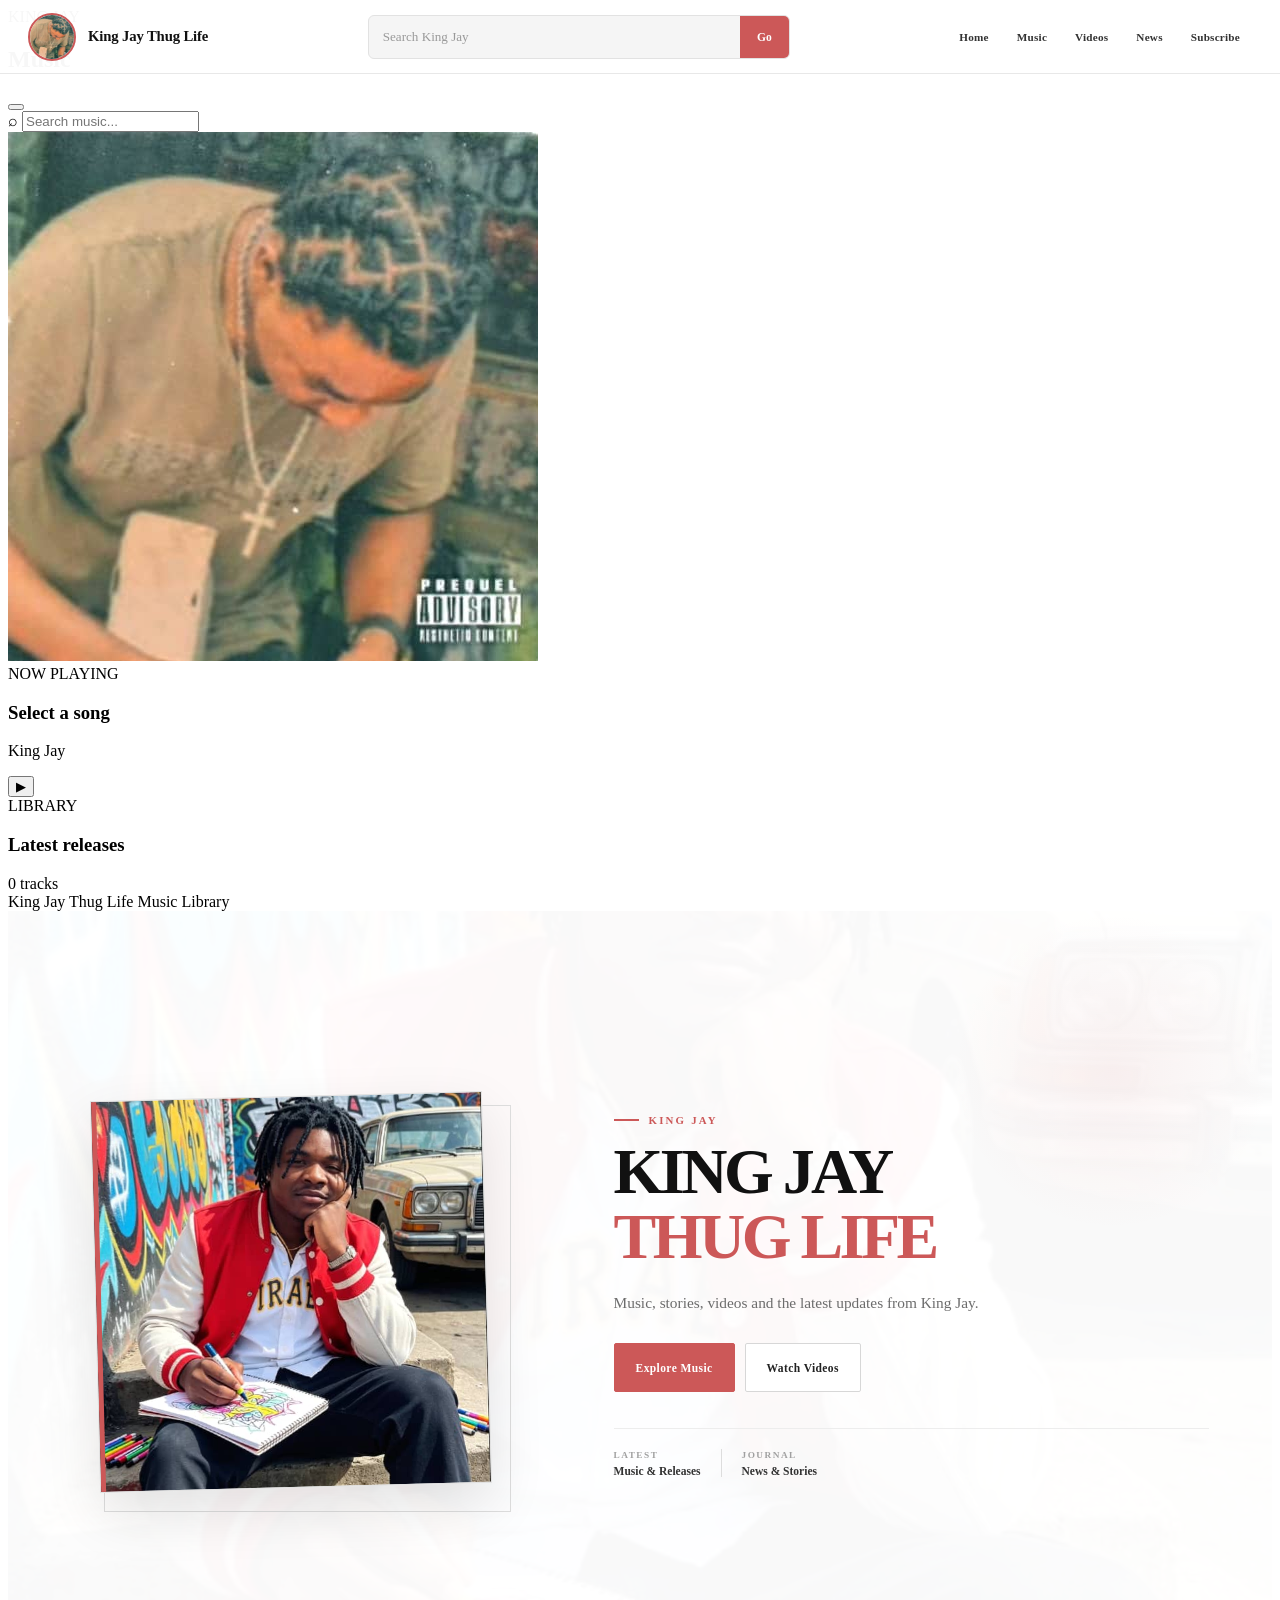
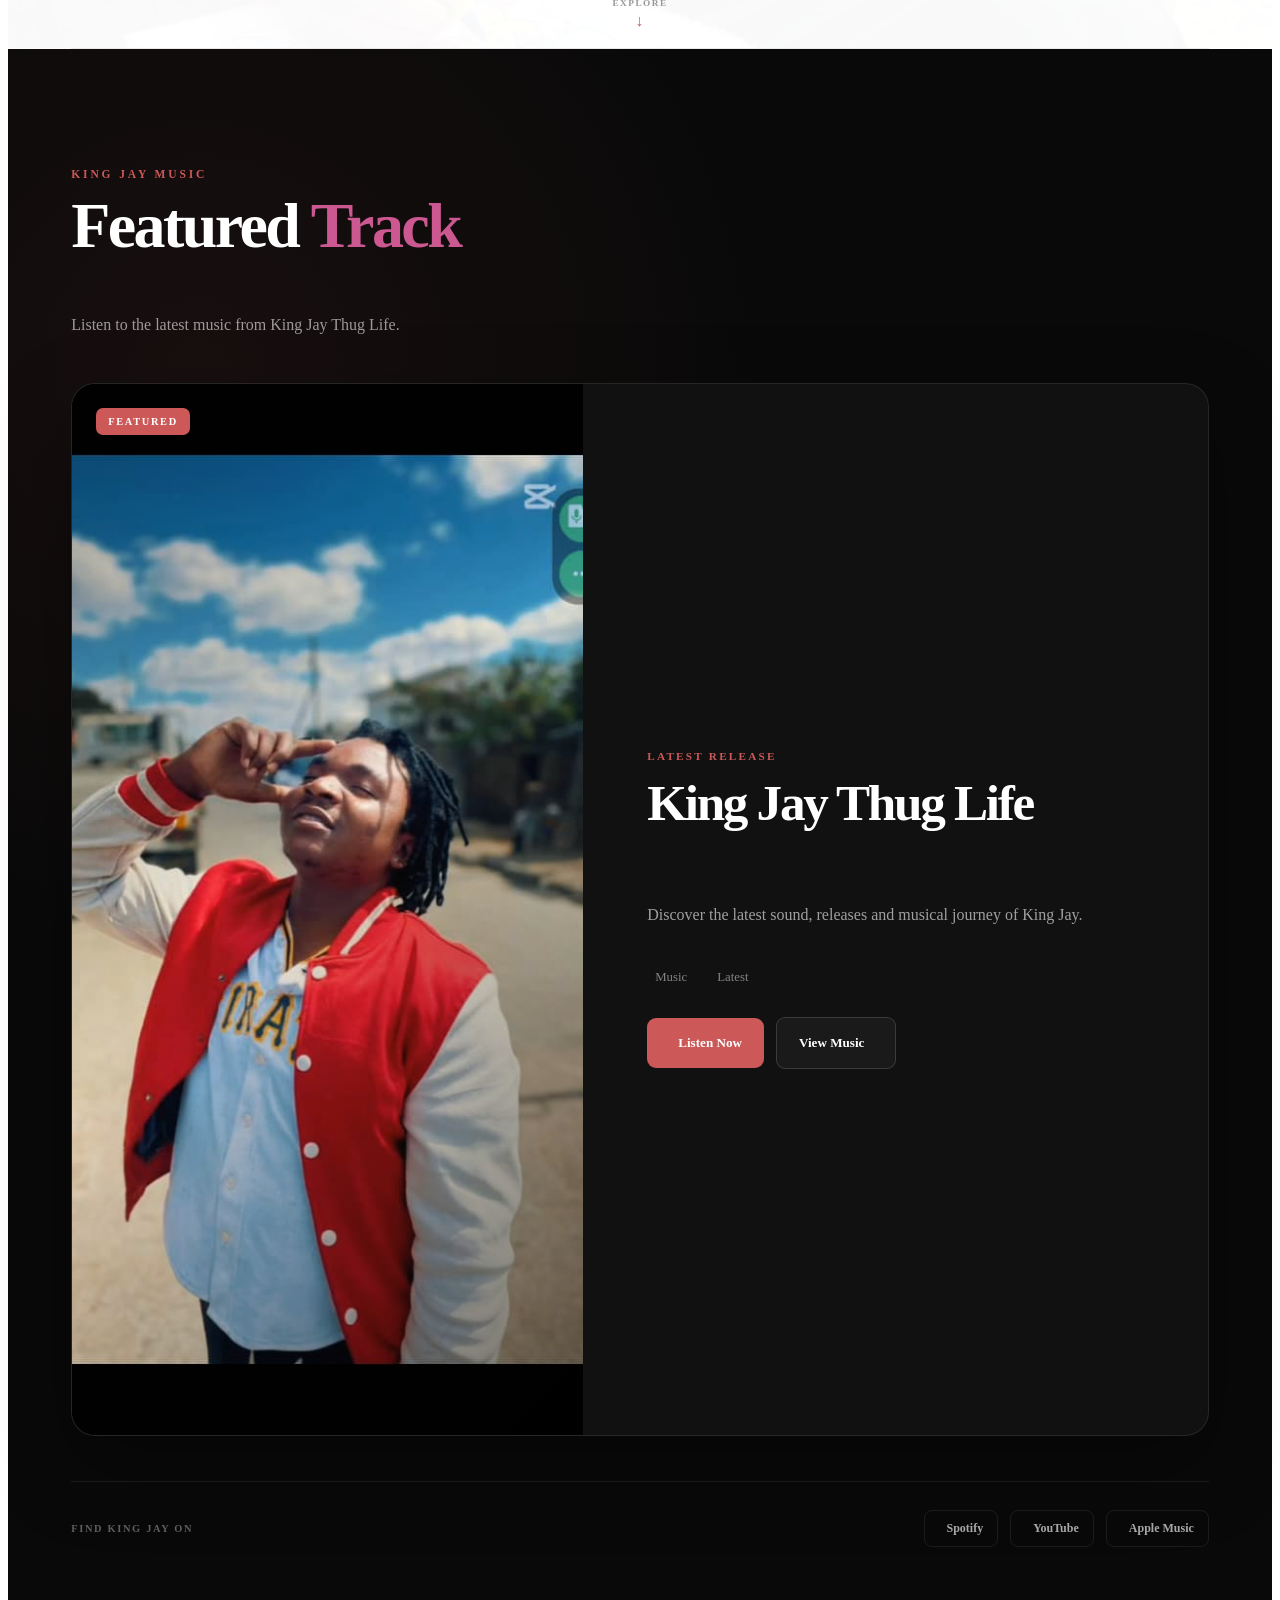
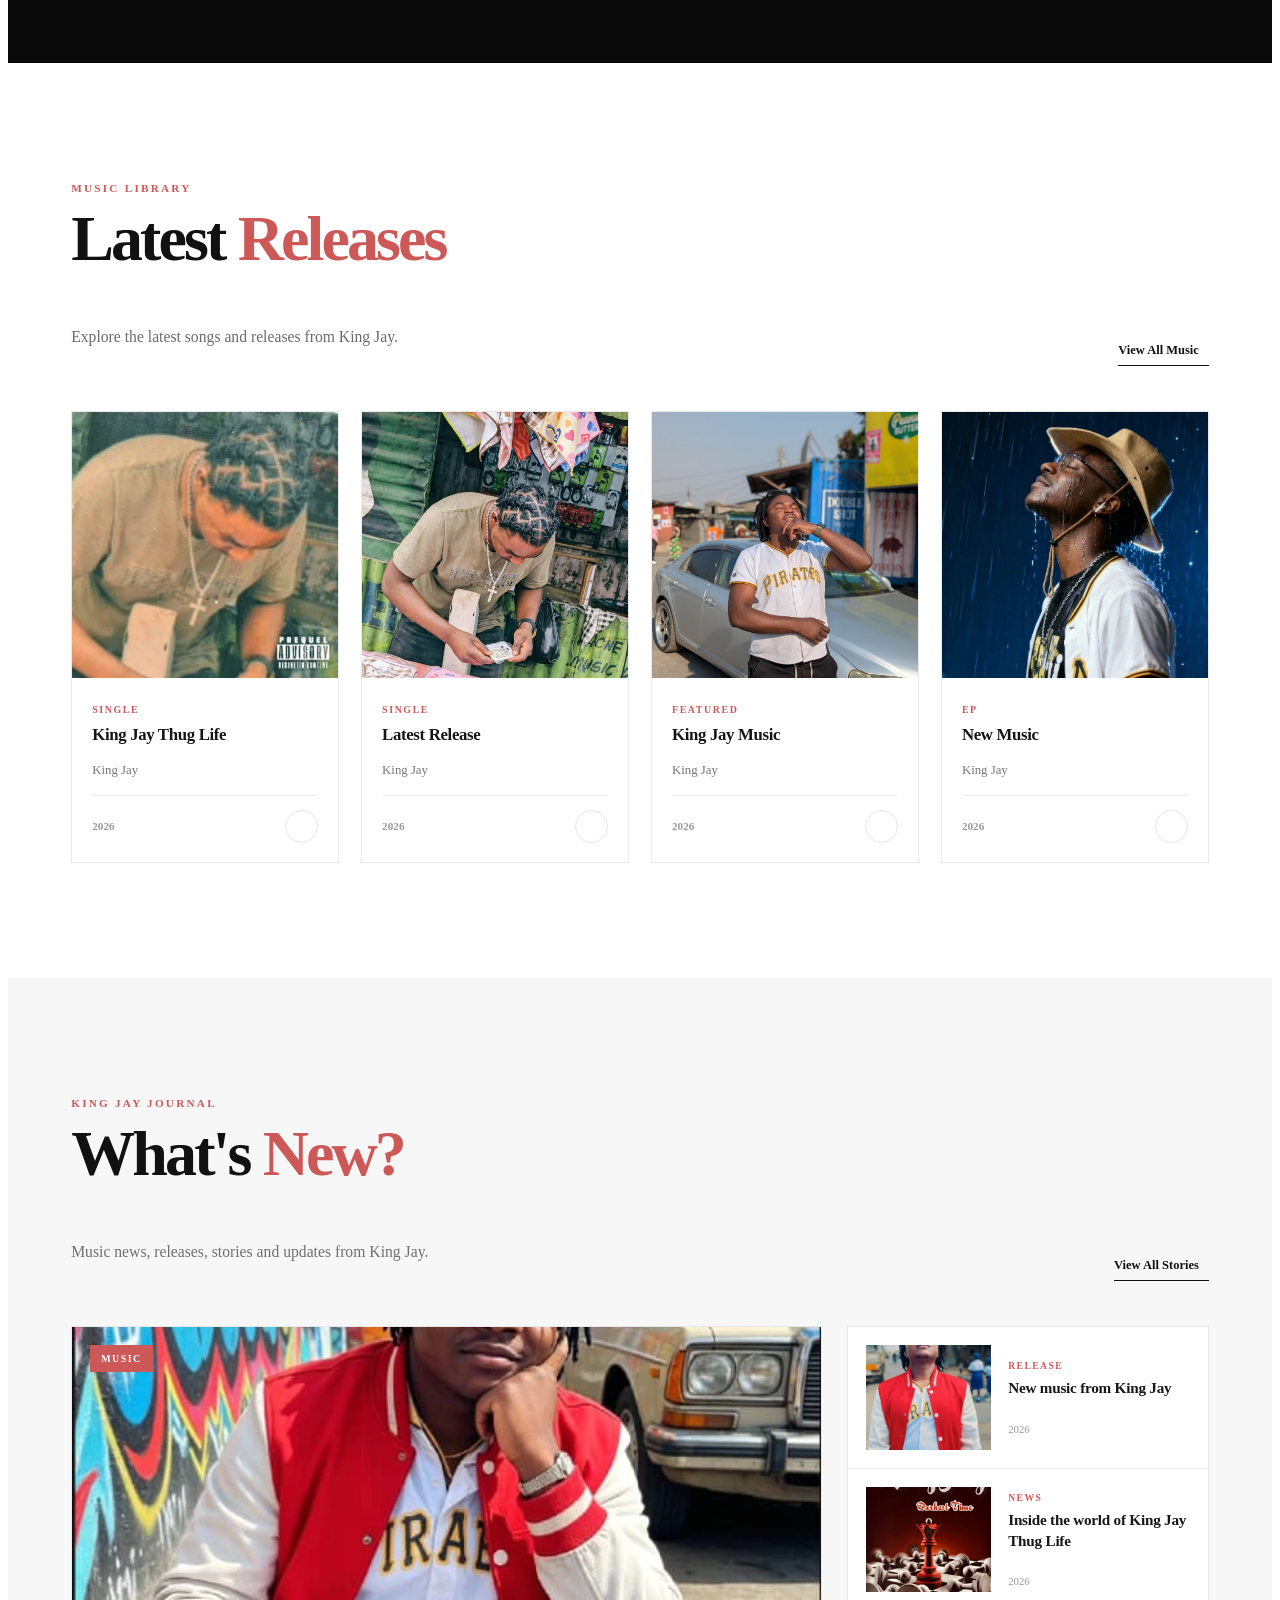
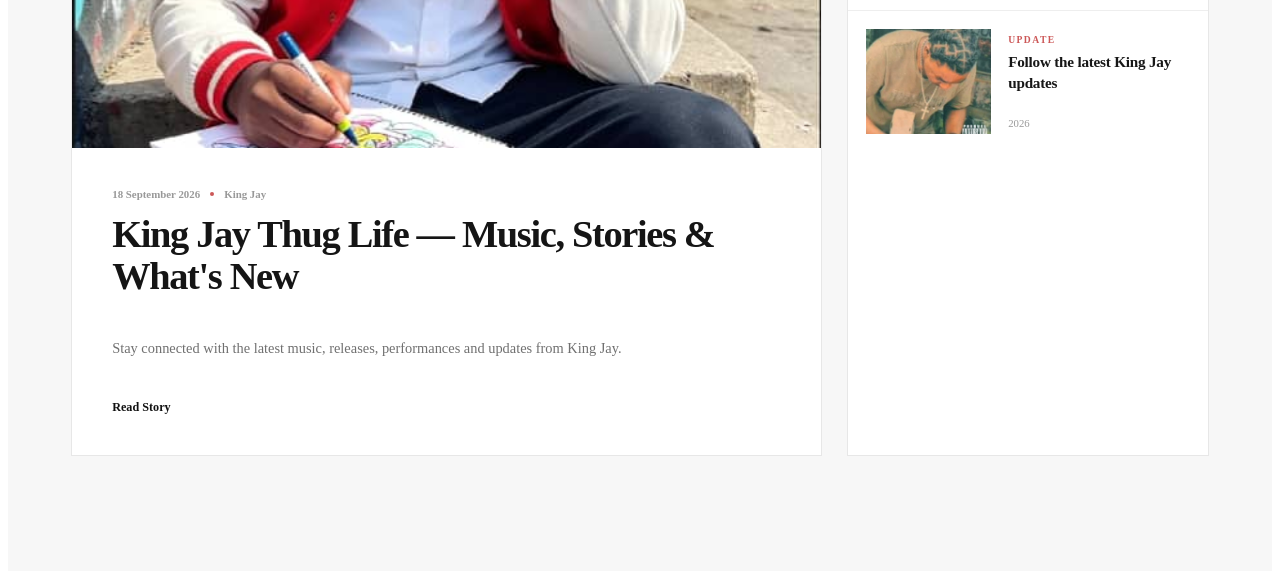
==== kingjay.html @ bcf0feec "Add files via upload" ====
<!DOCTYPE html>

<html lang="en">

<head>

<meta charset="UTF-8">

<meta
    name="viewport"
    content="width=device-width, initial-scale=1.0"
>

<meta
    name="description"
    content="King Jay Thug Life — Music, Videos, News and Updates"
>

<meta
    name="theme-color"
    content="#cc5858"
>

<title>King Jay Thug Life</title>
<link rel="stylesheet" href="CSS/headers.css">
<link rel="stylesheet" href="CSS/hero.css">
<link rel="stylesheet" href="CSS/feature.css">
<link rel="stylesheet" href="CSS/latest-release-section.css">
<link rel="stylesheet" href="CSS/whats-new-section.css">
<link rel="stylesheet" href="CSS/music-modal.css">



</head>

<body>
<!-- =========================================================
     HEADER
========================================================== -->

<header class="header">


    <!-- =====================================================
         LEFT HEADER
    ====================================================== -->

    <div class="leftheader-wrapper">

        <div class="brand-image">

            <a href="home.html">

                <img
                    src="images/kingjay (1).jpeg"
                    alt="King Jay"
                    width="50"
                    height="50"
                >

            </a>

        </div>


        <div class="band-wrapper">

            <a href="home.html">
                King Jay Thug Life
            </a>

        </div>

    </div>



    <!-- =====================================================
         MIDDLE HEADER
    ====================================================== -->

    <div class="middleheader-wrapper">

        <form
            action=""
            method="post"
            class="search-form"
        >

            <div class="search-wrapper">

                <input
                    type="text"
                    name="search"
                    class="search"
                    placeholder="Search King Jay"
                    aria-label="Search King Jay"
                >

                <button
                    type="submit"
                    name="submit-search"
                    class="gobtn"
                >
                    Go
                </button>

            </div>

        </form>

    </div>



    <!-- =====================================================
         DESKTOP NAVIGATION
    ====================================================== -->

    <div class="rightheader-wrapper">


        <nav
            class="desktop-navigation"
            aria-label="Main navigation"
        >

<a href="#" class="nav">Home</a>

<a href="#music-modal" class="nav music-open">
    Music
</a>
<a href="#" class="nav">Videos</a>
<a href="#" class="nav">News</a>
<a href="#" class="nav">Subscribe</a>

        </nav>


    </div>



    <!-- =====================================================
         MOBILE HAMBURGER
    ====================================================== -->

    <button
        type="button"
        class="menu-toggle"
        id="menu-toggle"
        aria-label="Open menu"
        aria-expanded="false"
        aria-controls="mobile-menu"
    >

        <span></span>
        <span></span>
        <span></span>

    </button>


</header>



<!-- =========================================================
     MOBILE MENU OVERLAY
========================================================== -->

<div
    class="menu-overlay"
    id="menu-overlay"
    aria-hidden="true"
></div>



<!-- =========================================================
     MOBILE OFF-CANVAS MENU
========================================================== -->

<aside
    class="mobile-menu"
    id="mobile-menu"
    aria-label="Mobile navigation"
>


    <!-- Mobile menu top -->

    <div class="mobile-menu-header">


        <div class="mobile-menu-brand">


            <a href="home.html">

                <img
                    src="images/kingjay (1).jpeg"
                    alt="King Jay"
                    width="45"
                    height="45"
                >

            </a>


            <span>
                King Jay Thug Life
            </span>


        </div>



        <button
            type="button"
            class="menu-close"
            id="menu-close"
            aria-label="Close menu"
        >

            <span>&times;</span>

        </button>


    </div>



    <!-- Mobile search -->

    <div class="mobile-search-wrapper">


        <form
            action=""
            method="post"
            class="search-form"
        >

            <div class="search-wrapper">

                <input
                    type="text"
                    name="search"
                    class="search"
                    placeholder="Search King Jay"
                    aria-label="Search King Jay"
                >

                <button
                    type="submit"
                    name="submit-search"
                    class="gobtn"
                >
                    Go
                </button>

            </div>

        </form>


    </div>



    <!-- Mobile navigation -->

    <nav
        class="mobile-navigation"
        aria-label="Mobile main navigation"
    >


    <a href="#" class="nav">Home</a>


    <a href="#music-modal" class="nav music-open">
        Music
    </a>


        <a href="#" class="nav">Videos</a>


          <a href="#" class="nav">News</a>
        <a href="#" class="nav">Subscribe</a>


    </nav>


</aside>

<!-- =========================================================
     MUSIC LIBRARY MODAL
========================================================= -->

<div
    class="music-modal"
    id="music-modal"
    aria-hidden="true"
>

    <div
        class="music-modal-backdrop"
        data-music-close
    ></div>


    <aside
        class="music-panel"
        role="dialog"
        aria-modal="true"
        aria-labelledby="music-modal-title"
    >

        <!-- =================================================
             MUSIC HEADER
        ================================================== -->

        <header class="music-panel-header">

            <div class="music-panel-heading">

                <span class="music-panel-kicker">
                    KING JAY
                </span>

                <h2 id="music-modal-title">
                    Music
                </h2>

            </div>


            <button
                type="button"
                class="music-close"
                id="music-close"
                aria-label="Close music"
                data-music-close
            >
                <span></span>
                <span></span>
            </button>

        </header>


        <!-- =================================================
             MUSIC SEARCH
        ================================================== -->

        <div class="music-search-area">

            <div class="music-search-box">

                <span
                    class="music-search-icon"
                    aria-hidden="true"
                >
                    ⌕
                </span>

                <input
                    type="search"
                    id="music-search"
                    class="music-search"
                    placeholder="Search music..."
                    autocomplete="off"
                    aria-label="Search music"
                >

            </div>

        </div>


        <!-- =================================================
             CURRENT PLAYER
        ================================================== -->

        <section
            class="music-player"
            id="music-player"
            aria-label="Music player"
        >

            <div class="music-player-art">

                <img
                    id="player-artwork"
                    src="images/kingjay (1).jpeg"
                    alt="Currently playing"
                >

                <div
                    class="music-playing-indicator"
                    id="music-playing-indicator"
                >
                    <span></span>
                    <span></span>
                    <span></span>
                </div>

            </div>


            <div class="music-player-info">

                <span
                    class="music-player-label"
                    id="player-status"
                >
                    NOW PLAYING
                </span>

                <h3 id="player-title">
                    Select a song
                </h3>

                <p id="player-artist">
                    King Jay
                </p>

            </div>


            <div class="music-player-controls">

                <button
                    type="button"
                    class="player-control player-play"
                    id="player-play"
                    aria-label="Play selected song"
                >
                    ▶
                </button>

            </div>


            <audio
                id="music-audio"
                preload="metadata"
            ></audio>

        </section>


        <!-- =================================================
             LIBRARY HEADER
        ================================================== -->

        <div class="music-library-header">

            <div>
                <span class="music-library-label">
                    LIBRARY
                </span>

                <h3>
                    Latest releases
                </h3>
            </div>

            <span
                class="music-count"
                id="music-count"
            >
                0 tracks
            </span>

        </div>


        <!-- =================================================
             SONG LIST
        ================================================== -->

        <div
            class="music-list"
            id="music-list"
        >

            <!-- Songs rendered by JavaScript -->

        </div>


        <!-- =================================================
             EMPTY STATE
        ================================================== -->

        <div
            class="music-empty"
            id="music-empty"
            hidden
        >

            <div class="music-empty-icon">
                ♪
            </div>

            <h3>
                No music found
            </h3>

            <p>
                Try another search.
            </p>

        </div>


        <!-- =================================================
             MUSIC FOOTER
        ================================================== -->

        <footer class="music-panel-footer">

            <span>
                King Jay Thug Life
            </span>

            <span>
                Music Library
            </span>

        </footer>

    </aside>

</div>

<!-- =========================================================
     MAIN CONTENT
========================================================== -->

    <main id="main-content">


    <!-- =========================================================
         HERO SECTION
    ========================================================== -->

<section
    class="hero"
    id="hero"
    aria-labelledby="hero-title"
>

    <!--
    =========================================================
    HERO BACKGROUND
    Kept for future dynamic artwork / backend integration.
    =========================================================
    -->

    <div
        class="hero-background"
        aria-hidden="true"
    >

        <img
            src="images/heroImage.jpeg"
            alt=""
        >

    </div>


    <!--
    =========================================================
    HERO OVERLAY
    Intentionally empty.
    Kept for structural compatibility.
    =========================================================
    -->

    <div
        class="hero-overlay"
        aria-hidden="true"
    ></div>


    <!--
    =========================================================
    HERO CONTAINER
    =========================================================
    -->

    <div class="hero-container">


        <!--
        =====================================================
        ARTIST ARTWORK
        =====================================================
        -->

        <div class="hero-image-wrapper">

            <div class="hero-image">

                <img
                    src="images/heroImage.jpeg"
                    alt="King Jay"
                    loading="eager"
                >

            </div>

        </div>


        <!--
        =====================================================
        ARTIST INFORMATION
        =====================================================
        -->

        <div class="hero-content">


            <!-- Editorial label -->

            <span class="hero-label">
                KING JAY
            </span>


            <!-- Main artist title -->

            <h1 id="hero-title">

                King Jay

                <span>
                    Thug Life
                </span>

            </h1>


            <!-- Short artist introduction -->

            <p class="hero-description">
                Music, stories, videos and the latest
                updates from King Jay.
            </p>


            <!--
            =================================================
            HERO ACTIONS
            =================================================
            -->

            <div class="hero-actions">

                <a
                    href="music.html"
                    class="hero-btn hero-btn-primary"
                >
                    Explore Music
                </a>


                <a
                    href="videos.html"
                    class="hero-btn hero-btn-secondary"
                >
                    Watch Videos
                </a>

            </div>


            <!--
            =================================================
            HERO META
            Backend-ready information row.
            =================================================
            -->

            <div class="hero-meta">

                <span class="hero-meta-item">

                    <span class="hero-meta-label">
                        LATEST
                    </span>

                    <span class="hero-meta-value">
                        Music &amp; Releases
                    </span>

                </span>


                <span class="hero-meta-divider"
                    aria-hidden="true">
                </span>


                <span class="hero-meta-item">

                    <span class="hero-meta-label">
                        JOURNAL
                    </span>

                    <span class="hero-meta-value">
                        News &amp; Stories
                    </span>

                </span>

            </div>


        </div>


    </div>


    <!--
    =========================================================
    SCROLL INDICATOR
    =========================================================
    -->

    <a
        href="#featured"
        class="hero-scroll"
        aria-label="Scroll to featured content"
    >

        <span>
            Explore
        </span>

        <span
            class="hero-scroll-arrow"
            aria-hidden="true"
        >
            ↓
        </span>

    </a>


</section>





    <!-- =========================================================
         FEATURED SECTION
         Reserved for next part.
    ========================================================== -->

<section class="featured" id="featured">

    <div class="featured-container">

        <!-- SECTION HEADER -->
        <div class="section-heading">

            <span class="section-label">
                KING JAY MUSIC
            </span>

            <h2>
                Featured <span>Track</span>
            </h2>

            <p>
                Listen to the latest music from King Jay Thug Life.
            </p>

        </div>


        <!-- FEATURED MUSIC CARD -->
        <article class="featured-music-card">

            <!-- ARTWORK -->
            <div class="featured-artwork">

                <img
                    src="images/kingjay (6).jpeg"
                    alt="King Jay featured music artwork"
                >

                <div class="artwork-overlay">
                    <span class="artwork-badge">
                        FEATURED
                    </span>
                </div>

            </div>


            <!-- MUSIC INFORMATION -->
            <div class="featured-music-info">

                <span class="track-category">
                    LATEST RELEASE
                </span>

                <h3>
                    King Jay Thug Life
                </h3>

                <p class="track-description">
                    Discover the latest sound, releases and
                    musical journey of King Jay.
                </p>


                <!-- MUSIC META -->
                <div class="track-meta">

                    <span>
                        <i class="fa-solid fa-music"></i>
                        Music
                    </span>

                    <span>
                        <i class="fa-regular fa-clock"></i>
                        Latest
                    </span>

                </div>


                <!-- ACTIONS -->
                <div class="track-actions">

                    <a
                        href="music.html"
                        class="track-btn track-btn-primary"
                    >
                        <i class="fa-solid fa-play"></i>
                        Listen Now
                    </a>

                    <a
                        href="music.html"
                        class="track-btn track-btn-secondary"
                    >
                        View Music
                        <i class="fa-solid fa-arrow-right"></i>
                    </a>

                </div>

            </div>

        </article>


        <!-- MUSIC PLATFORM LINKS -->
        <div class="music-platforms">

            <span class="platforms-label">
                FIND KING JAY ON
            </span>

            <div class="platform-links">

                <a href="#" aria-label="Spotify">
                    <i class="fa-brands fa-spotify"></i>
                    Spotify
                </a>

                <a href="#" aria-label="YouTube">
                    <i class="fa-brands fa-youtube"></i>
                    YouTube
                </a>

                <a href="#" aria-label="Apple Music">
                    <i class="fa-solid fa-music"></i>
                    Apple Music
                </a>

            </div>

        </div>

    </div>

</section>

<!-- =========================================================
     LATEST RELEASES
============================================================-->

<section class="latest-releases" id="latest-releases">

    <div class="latest-container">

        <div class="latest-header">

            <div class="latest-heading">

                <span class="section-label">
                    MUSIC LIBRARY
                </span>

                <h2>
                    Latest <span>Releases</span>
                </h2>

                <p>
                    Explore the latest songs and releases from King Jay.
                </p>

            </div>

            <a
                href="music.html"
                class="view-all-link"
            >
                View All Music
                <i class="fa-solid fa-arrow-right"></i>
            </a>

        </div>


        <!-- RELEASE GRID -->

        <div class="release-grid" id="release-grid">


            <!-- RELEASE 01 -->

            <article
                class="release-card"
                data-release-id="release-001"
                data-release-type="single"
            >

                <a
                    href="music.html"
                    class="release-artwork"
                >

                    <img
                        src="images/kingjay (1).jpeg"
                        alt="King Jay music release"
                        loading="lazy"
                    >

                    <span class="release-play">
                        <i class="fa-solid fa-play"></i>
                    </span>

                </a>


                <div class="release-info">

                    <span class="release-type">
                        SINGLE
                    </span>

                    <h3>
                        King Jay Thug Life
                    </h3>

                    <p class="release-artist">
                        King Jay
                    </p>

                    <div class="release-footer">

                        <span class="release-year">
                            2026
                        </span>

                        <a
                            href="music.html"
                            class="release-action"
                            aria-label="Open King Jay Thug Life"
                        >
                            <i class="fa-solid fa-arrow-up-right-from-square"></i>
                        </a>

                    </div>

                </div>

            </article>


            <!-- RELEASE 02 -->

            <article
                class="release-card"
                data-release-id="release-002"
                data-release-type="single"
            >

                <a
                    href="music.html"
                    class="release-artwork"
                >

                    <img
                        src="images/kingjay (2).jpeg"
                        alt="King Jay latest release"
                        loading="lazy"
                    >

                    <span class="release-play">
                        <i class="fa-solid fa-play"></i>
                    </span>

                </a>


                <div class="release-info">

                    <span class="release-type">
                        SINGLE
                    </span>

                    <h3>
                        Latest Release
                    </h3>

                    <p class="release-artist">
                        King Jay
                    </p>

                    <div class="release-footer">

                        <span class="release-year">
                            2026
                        </span>

                        <a
                            href="music.html"
                            class="release-action"
                            aria-label="Open latest release"
                        >
                            <i class="fa-solid fa-arrow-up-right-from-square"></i>
                        </a>

                    </div>

                </div>

            </article>


            <!-- RELEASE 03 -->

            <article
                class="release-card"
                data-release-id="release-003"
                data-release-type="single"
            >

                <a
                    href="music.html"
                    class="release-artwork"
                >

                    <img
                        src="images/kingjay (3).jpeg"
                        alt="King Jay music"
                        loading="lazy"
                    >

                    <span class="release-play">
                        <i class="fa-solid fa-play"></i>
                    </span>

                </a>


                <div class="release-info">

                    <span class="release-type">
                        FEATURED
                    </span>

                    <h3>
                        King Jay Music
                    </h3>

                    <p class="release-artist">
                        King Jay
                    </p>

                    <div class="release-footer">

                        <span class="release-year">
                            2026
                        </span>

                        <a
                            href="music.html"
                            class="release-action"
                            aria-label="Open King Jay music"
                        >
                            <i class="fa-solid fa-arrow-up-right-from-square"></i>
                        </a>

                    </div>

                </div>

            </article>


            <!-- RELEASE 04 -->

            <article
                class="release-card"
                data-release-id="release-004"
                data-release-type="single"
            >

                <a
                    href="music.html"
                    class="release-artwork"
                >

                    <img
                        src="images/EPcover.jpeg"
                        alt="King Jay release"
                        loading="lazy"
                    >

                    <span class="release-play">
                        <i class="fa-solid fa-play"></i>
                    </span>

                </a>


                <div class="release-info">

                    <span class="release-type">
                        EP
                    </span>

                    <h3>
                        New Music
                    </h3>

                    <p class="release-artist">
                        King Jay
                    </p>

                    <div class="release-footer">

                        <span class="release-year">
                            2026
                        </span>

                        <a
                            href="music.html"
                            class="release-action"
                            aria-label="Open new music"
                        >
                            <i class="fa-solid fa-arrow-up-right-from-square"></i>
                        </a>

                    </div>

                </div>

            </article>

        </div>

    </div>

</section>


<!-- =========================================================
     WHAT'S NEW / MUSIC BLOG
     Backend-ready article structure
     ========================================================= -->

<section class="blog-section" id="whats-new">

    <div class="blog-container">

        <!-- SECTION HEADER -->

        <div class="blog-header">

            <div class="blog-heading">

                <span class="section-label">
                    KING JAY JOURNAL
                </span>

                <h2>
                    What's <span>New?</span>
                </h2>

                <p>
                    Music news, releases, stories and updates from King Jay.
                </p>

            </div>

            <a
                href="news.html"
                class="view-all-link"
            >
                View All Stories
                <i class="fa-solid fa-arrow-right"></i>
            </a>

        </div>


        <!-- BLOG CONTENT -->

        <div class="blog-layout">


            <!-- FEATURED STORY -->

            <article
                class="featured-story"
                data-article-id="article-001"
                data-category="music"
            >

                <a
                    href="news.html"
                    class="featured-story-image"
                >

                    <img
                        src="images/heroImage.jpeg"
                        alt="King Jay featured story"
                        loading="lazy"
                    >

                    <span class="story-category">
                        MUSIC
                    </span>

                </a>


                <div class="featured-story-content">

                    <div class="story-meta">

                        <span>
                            18 September 2026
                        </span>

                        <span class="meta-dot"></span>

                        <span>
                            King Jay
                        </span>

                    </div>

                    <h3>
                        King Jay Thug Life — Music, Stories & What's New
                    </h3>

                    <p>
                        Stay connected with the latest music,
                        releases, performances and updates from King Jay.
                    </p>

                    <a
                        href="news.html"
                        class="read-story"
                    >
                        Read Story
                        <i class="fa-solid fa-arrow-right"></i>
                    </a>

                </div>

            </article>


            <!-- STORY LIST -->

            <div class="story-list">


                <!-- STORY 01 -->

                <article
                    class="story-item"
                    data-article-id="article-002"
                    data-category="release"
                >

                    <a
                        href="news.html"
                        class="story-item-image"
                    >

                        <img
                            src="images/kingjay (5).jpeg"
                            alt="King Jay new music"
                            loading="lazy"
                        >

                    </a>


                    <div class="story-item-content">

                        <span class="story-item-category">
                            RELEASE
                        </span>

                        <h3>
                            New music from King Jay
                        </h3>

                        <div class="story-item-meta">
                            2026
                        </div>

                    </div>

                </article>


                <!-- STORY 02 -->

                <article
                    class="story-item"
                    data-article-id="article-003"
                    data-category="news"
                >

                    <a
                        href="news.html"
                        class="story-item-image"
                    >

                        <img
                            src="images/hereoImage2.jpeg"
                            alt="King Jay music news"
                            loading="lazy"
                        >

                    </a>


                    <div class="story-item-content">

                        <span class="story-item-category">
                            NEWS
                        </span>

                        <h3>
                            Inside the world of King Jay Thug Life
                        </h3>

                        <div class="story-item-meta">
                            2026
                        </div>

                    </div>

                </article>


                <!-- STORY 03 -->

                <article
                    class="story-item"
                    data-article-id="article-004"
                    data-category="update"
                >

                    <a
                        href="news.html"
                        class="story-item-image"
                    >

                        <img
                            src="images/kingjay (1).jpeg"
                            alt="King Jay latest update"
                            loading="lazy"
                        >

                    </a>


                    <div class="story-item-content">

                        <span class="story-item-category">
                            UPDATE
                        </span>

                        <h3>
                            Follow the latest King Jay updates
                        </h3>

                        <div class="story-item-meta">
                            2026
                        </div>

                    </div>

                </article>


            </div>

        </div>

    </div>

</section>



</main>



<!-- =========================================================
     JAVASCRIPT
     We will connect this after the CSS.
========================================================== -->

<script src="JS/index.js"></script>
<script src="JS/music-modal.js"></script>


</body>

</html>
---- CSS/headers.css ----
/* =========================================================
   KING JAY THUG LIFE
   PROFESSIONAL RESPONSIVE HEADER
   ========================================================= */

.header {
    position: fixed;
    top: 0;
    left: 0;
    width: 100%;
    height: 74px;

    display: flex;
    align-items: center;

    padding: 0 28px;

    background: rgba(255, 255, 255, 0.97);
    border-bottom: 1px solid #e8e8e8;

    color: #111111;

    z-index: 1000;

    box-sizing: border-box;
}


/* =========================================================
   LEFT HEADER
   ========================================================= */

.leftheader-wrapper {
    display: flex;
    align-items: center;

    flex-shrink: 0;

    gap: 12px;

    padding: 0;
}

.brand-image {
    display: flex;
    align-items: center;
    justify-content: center;
}

.brand-image a {
    display: flex;
    align-items: center;
    justify-content: center;

    text-decoration: none;
}

.brand-image img {
    width: 44px;
    height: 44px;

    display: block;

    object-fit: cover;

    border-radius: 50%;

    border: 2px solid #cc5858;
}

.band-wrapper {
    display: flex;
    align-items: center;
}

.band-wrapper a {
    color: #111111;

    text-decoration: none;

    font-size: 0.92rem;
    font-weight: 800;

    letter-spacing: -0.01em;

    white-space: nowrap;

    transition: color 0.25s ease;
}

.band-wrapper a:hover {
    color: #cc5858;
}


/* =========================================================
   MIDDLE HEADER / SEARCH
   ========================================================= */

.middleheader-wrapper {
    flex: 1;

    min-width: 0;

    display: flex;
    align-items: center;
    justify-content: center;

    padding: 0 35px;
}

.search-form {
    width: 100%;
    max-width: 420px;

    margin: 0;
}

.search-wrapper {
    width: 100%;

    display: flex;
    align-items: center;

    background: #f5f5f5;

    border: 1px solid #e2e2e2;

    border-radius: 6px;

    overflow: hidden;

    transition:
        border-color 0.25s ease,
        background 0.25s ease,
        box-shadow 0.25s ease;
}

.search-wrapper:focus-within {
    background: #ffffff;

    border-color: #cc5858;

    box-shadow:
        0 0 0 3px rgba(204, 88, 88, 0.08);
}

.search {
    flex: 1;

    width: 100%;
    min-width: 0;

    height: 42px;

    padding: 0 14px;

    border: none;
    outline: none;

    background: transparent;

    color: #222222;

    font-family: inherit;
    font-size: 0.82rem;
}

.search::placeholder {
    color: #999999;
}

.gobtn {
    height: 42px;

    padding: 0 17px;

    border: none;

    background: #cc5858;

    color: #ffffff;

    font-family: inherit;

    font-size: 0.72rem;
    font-weight: 800;

    cursor: pointer;

    transition:
        background 0.25s ease;
}

.gobtn:hover {
    background: #b84d4d;
}


/* =========================================================
   RIGHT HEADER
   ========================================================= */

.rightheader-wrapper {
    display: flex;
    align-items: center;

    flex-shrink: 0;

    padding: 0;
}

.desktop-navigation {
    display: flex;
    align-items: center;

    gap: 4px;
}

.nav {
    position: relative;

    display: inline-flex;
    align-items: center;
    justify-content: center;

    height: 40px;

    padding: 0 12px;

    border: none;

    background: transparent;

    color: #333333;

    text-decoration: none;

    font-family: inherit;

    font-size: 0.70rem;
    font-weight: 800;

    letter-spacing: 0.02em;

    white-space: nowrap;

    cursor: pointer;

    transition:
        color 0.25s ease;
}

.nav::after {
    content: "";

    position: absolute;

    left: 12px;
    right: 12px;
    bottom: 3px;

    height: 2px;

    background: #cc5858;

    transform: scaleX(0);

    transform-origin: center;

    transition:
        transform 0.25s ease;
}

.nav:hover {
    color: #cc5858;
}

.nav:hover::after {
    transform: scaleX(1);
}


/* =========================================================
   HAMBURGER
   ========================================================= */

.menu-toggle {
    display: none;

    width: 44px;
    height: 44px;

    flex-shrink: 0;

    align-items: center;
    justify-content: center;

    flex-direction: column;

    gap: 5px;

    padding: 0;

    border: 1px solid #dddddd;

    border-radius: 5px;

    background: #ffffff;

    cursor: pointer;

    z-index: 1200;

    transition:
        border-color 0.25s ease,
        background 0.25s ease;
}

.menu-toggle span {
    display: block;

    width: 19px;
    height: 2px;

    background: #222222;

    border-radius: 2px;

    transition:
        transform 0.3s ease,
        opacity 0.3s ease,
        background 0.3s ease;
}

.menu-toggle:hover {
    border-color: #cc5858;
}

.menu-toggle:hover span {
    background: #cc5858;
}


/* =========================================================
   HAMBURGER ACTIVE STATE
   ========================================================= */

.menu-toggle.active span:nth-child(1) {
    transform:
        translateY(7px)
        rotate(45deg);
}

.menu-toggle.active span:nth-child(2) {
    opacity: 0;
}

.menu-toggle.active span:nth-child(3) {
    transform:
        translateY(-7px)
        rotate(-45deg);
}


/* =========================================================
   MOBILE MENU
   =========================================================
   IMPORTANT:
   This drawer is intentionally 100vw.
   It is NOT constrained by the header container.
   ========================================================= */

.mobile-menu {
    position: fixed;

    top: 0;
    right: 0;

    width: 100vw;
    max-width: 100vw;

    height: 100dvh;
    min-height: 100vh;

    box-sizing: border-box;

    background: #ffffff;

    z-index: 1100;

    transform:
        translateX(100%);

    visibility: hidden;

    overflow-y: auto;
    overflow-x: hidden;

    transition:
        transform 0.38s cubic-bezier(0.4, 0, 0.2, 1),
        visibility 0.38s ease;

    box-shadow:
        -10px 0 35px
        rgba(0, 0, 0, 0.08);
}


/* =========================================================
   MOBILE MENU ACTIVE
   ========================================================= */

.mobile-menu.active {
    transform:
        translateX(0);

    visibility: visible;
}


/* =========================================================
   MOBILE MENU HEADER
   ========================================================= */

.mobile-menu-header {
    height: 74px;

    padding: 0 22px;

    display: flex;
    align-items: center;
    justify-content: space-between;

    box-sizing: border-box;

    border-bottom: 1px solid #e8e8e8;

    background: #ffffff;
}

.mobile-menu-brand {
    display: flex;
    align-items: center;

    gap: 10px;

    color: #111111;

    font-size: 0.9rem;
    font-weight: 800;
}

.mobile-menu-brand img {
    width: 40px;
    height: 40px;

    object-fit: cover;

    border-radius: 50%;

    border: 2px solid #cc5858;
}


/* =========================================================
   CLOSE BUTTON
   ========================================================= */

.menu-close {
    width: 42px;
    height: 42px;

    display: flex;
    align-items: center;
    justify-content: center;

    border: 1px solid #dddddd;

    border-radius: 5px;

    background: #ffffff;

    color: #222222;

    font-size: 1.5rem;
    font-weight: 300;

    line-height: 1;

    cursor: pointer;

    transition:
        background 0.25s ease,
        color 0.25s ease,
        border-color 0.25s ease;
}

.menu-close:hover {
    background: #cc5858;

    border-color: #cc5858;

    color: #ffffff;
}


/* =========================================================
   MOBILE SEARCH
   ========================================================= */

.mobile-search-wrapper {
    padding: 22px;

    border-bottom: 1px solid #eeeeee;
}

.mobile-search-wrapper .search-form {
    max-width: none;
}


/* =========================================================
   MOBILE NAVIGATION
   ========================================================= */

.mobile-navigation {
    display: flex;

    flex-direction: column;

    padding: 12px 22px 30px;
}

.mobile-navigation .nav {
    width: 100%;

    min-height: 58px;

    justify-content: flex-start;

    padding: 0 5px;

    border-bottom: 1px solid #eeeeee;

    color: #222222;

    font-size: 0.82rem;

    text-align: left;
}

.mobile-navigation .nav::after {
    display: none;
}

.mobile-navigation .nav:hover {
    color: #cc5858;

    padding-left: 10px;
}


/* =========================================================
   MENU STATUS
   ========================================================= */

.menu-status {
    margin-top: auto;

    padding: 20px 22px;

    color: #999999;

    font-size: 0.65rem;

    border-top: 1px solid #eeeeee;
}


/* =========================================================
   MENU OVERLAY
   ========================================================= */

.menu-overlay {
    position: fixed;

    inset: 0;

    width: 100%;
    height: 100%;

    background: rgba(17, 17, 17, 0.18);

    z-index: 1050;

    opacity: 0;

    visibility: hidden;

    pointer-events: none;

    transition:
        opacity 0.3s ease,
        visibility 0.3s ease;
}

.menu-overlay.active {
    opacity: 1;

    visibility: visible;

    pointer-events: auto;
}


/* =========================================================
   PREVENT PAGE SCROLL WHEN MENU IS OPEN
   ========================================================= */

body.menu-is-open {
    overflow: hidden;
}


/* =========================================================
   TABLET / SMALL DESKTOP
   ========================================================= */

@media (max-width: 1100px) {

    .header {
        padding: 0 20px;
    }

    .middleheader-wrapper {
        padding: 0 20px;
    }

    .desktop-navigation {
        gap: 0;
    }

    .nav {
        padding: 0 9px;

        font-size: 0.65rem;
    }

    .nav::after {
        left: 9px;
        right: 9px;
    }

    .band-wrapper a {
        font-size: 0.84rem;
    }
}


/* =========================================================
   MOBILE HEADER
   ========================================================= */

@media (max-width: 850px) {

    .header {
        height: 68px;

        padding:
            0 16px;

        justify-content: space-between;
    }

    .leftheader-wrapper {
        min-width: 0;

        gap: 10px;
    }

    .brand-image img {
        width: 42px;
        height: 42px;
    }

    .band-wrapper {
        min-width: 0;
    }

    .band-wrapper a {
        max-width: 190px;

        overflow: hidden;

        text-overflow: ellipsis;

        font-size: 0.84rem;
    }

    .middleheader-wrapper,
    .rightheader-wrapper {
        display: none;
    }

    .menu-toggle {
        display: flex;
    }
}


/* =========================================================
   MOBILE MENU — FULL WIDTH
   ========================================================= */

@media (max-width: 850px) {

    .mobile-menu {
        width: 100vw;
        max-width: 100vw;

        right: 0;
        left: auto;
    }

    .mobile-menu-header {
        height: 68px;

        padding:
            0 16px;
    }

    .mobile-search-wrapper {
        padding:
            20px 16px;
    }

    .mobile-navigation {
        padding:
            8px 16px 30px;
    }

    .mobile-navigation .nav {
        min-height: 60px;

        font-size: 0.84rem;
    }
}


/* =========================================================
   SMALL PHONES
   ========================================================= */

@media (max-width: 480px) {

    .header {
        padding:
            0 12px;
    }

    .brand-image img {
        width: 40px;
        height: 40px;
    }

    .band-wrapper a {
        max-width: 160px;

        font-size: 0.78rem;
    }

    .menu-toggle {
        width: 42px;
        height: 42px;
    }

    .mobile-menu-header {
        padding:
            0 14px;
    }

    .mobile-search-wrapper {
        padding:
            18px 14px;
    }

    .mobile-navigation {
        padding:
            6px 14px 25px;
    }
}


/* =========================================================
   VERY SMALL PHONES
   ========================================================= */

@media (max-width: 360px) {

    .band-wrapper a {
        max-width: 135px;
    }

    .header {
        padding:
            0 10px;
    }

    .menu-toggle {
        width: 40px;
        height: 40px;
    }
}


/* =========================================================
   ACCESSIBILITY
   ========================================================= */

@media (prefers-reduced-motion: reduce) {

    .mobile-menu,
    .menu-overlay,
    .menu-toggle span,
    .nav,
    .nav::after,
    .search-wrapper,
    .menu-close {
        transition: none;
    }
}
---- CSS/hero.css ----
/* =========================================================
   KING JAY THUG LIFE
   PROFESSIONAL MUSIC BLOG
   HERO SECTION
   ========================================================= */


/* =========================================================
   HERO
   ========================================================= */

.hero {
    position: relative;

    width: 100%;
    min-height: 680px;
    min-height: 82svh;

    display: flex;
    align-items: center;

    overflow: hidden;

    background: #ffffff;
    color: #111111;

    isolation: isolate;
}


/* =========================================================
   BACKGROUND
   ---------------------------------------------------------
   Extremely subtle artwork texture.
   No dark overlay.
   ========================================================= */

.hero-background {
    position: absolute;

    inset: 0;

    z-index: -3;

    overflow: hidden;

    pointer-events: none;
}


.hero-background img {
    width: 100%;
    height: 100%;

    display: block;

    object-fit: cover;
    object-position: center;

    opacity: 0.025;

    transform: scale(1.03);

    animation:
        heroBackgroundZoom
        20s
        ease-in-out
        infinite
        alternate;
}


/* =========================================================
   OVERLAY
   ========================================================= */

.hero-overlay {
    position: absolute;

    inset: 0;

    z-index: -2;

    background: transparent;

    pointer-events: none;
}


/* =========================================================
   HERO DECORATION
   ========================================================= */

.hero::before {
    content: "";

    position: absolute;

    top: 0;
    right: 0;

    width: 320px;
    height: 320px;

    background:
        radial-gradient(
            circle,
            rgba(204, 88, 88, 0.07),
            transparent 70%
        );

    z-index: -1;

    pointer-events: none;
}


/* =========================================================
   BOTTOM BORDER
   ========================================================= */

.hero::after {
    content: "";

    position: absolute;

    left: 5%;
    right: 5%;
    bottom: 0;

    height: 1px;

    background: #e8e8e8;

    pointer-events: none;
}


/* =========================================================
   HERO CONTAINER
   ========================================================= */

.hero-container {
    width: min(1160px, 90%);

    margin: 0 auto;

    display: grid;

    grid-template-columns:
        minmax(280px, 0.85fr)
        minmax(380px, 1.15fr);

    align-items: center;

    gap: clamp(55px, 8vw, 105px);

    padding-top: 110px;
    padding-bottom: 85px;
}


/* =========================================================
   ARTWORK WRAPPER
   ========================================================= */

.hero-image-wrapper {
    position: relative;

    display: flex;

    align-items: center;
    justify-content: center;
}


/* =========================================================
   ARTWORK BACK FRAME
   ========================================================= */

.hero-image-wrapper::before {
    content: "";

    position: absolute;

    width: min(100%, 405px);
    aspect-ratio: 1 / 1;

    border: 1px solid #dedede;

    transform:
        translate(
            16px,
            16px
        );

    z-index: -1;
}


/* =========================================================
   ARTWORK
   ========================================================= */

.hero-image {
    position: relative;

    width: min(100%, 390px);

    aspect-ratio: 1 / 1;

    overflow: hidden;

    background: #f1f1f1;

    border: 1px solid #e1e1e1;

    box-shadow:
        0 22px 55px
        rgba(0, 0, 0, 0.11);

    transform:
        rotate(-1.5deg);

    transition:
        transform 0.4s ease,
        box-shadow 0.4s ease;
}


/* =========================================================
   RED ARTWORK ACCENT
   ========================================================= */

.hero-image::before {
    content: "";

    position: absolute;

    top: 0;
    left: 0;

    width: 5px;
    height: 100%;

    background: #cc5858;

    z-index: 2;
}


/* =========================================================
   ARTWORK IMAGE
   ========================================================= */

.hero-image img {
    width: 100%;
    height: 100%;

    display: block;

    object-fit: cover;
    object-position: center;

    transition:
        transform 0.65s ease;
}


.hero-image:hover {
    transform:
        rotate(0deg)
        translateY(-5px);

    box-shadow:
        0 30px 65px
        rgba(0, 0, 0, 0.15);
}


.hero-image:hover img {
    transform: scale(1.035);
}


/* =========================================================
   HERO CONTENT
   ========================================================= */

.hero-content {
    max-width: 610px;

    animation:
        heroContentReveal
        0.75s
        ease
        both;
}


/* =========================================================
   LABEL
   ========================================================= */

.hero-label {
    display: inline-flex;

    align-items: center;

    gap: 10px;

    margin-bottom: 16px;

    color: #cc5858;

    font-size: 0.68rem;

    font-weight: 800;

    letter-spacing: 0.20em;

    text-transform: uppercase;
}


.hero-label::before {
    content: "";

    width: 25px;
    height: 2px;

    background: #cc5858;
}


/* =========================================================
   TITLE
   ========================================================= */

.hero-content h1 {
    margin: 0;

    color: #111111;

    font-size:
        clamp(
            2.8rem,
            5vw,
            5.4rem
        );

    line-height: 0.94;

    letter-spacing:
        -0.055em;

    font-weight: 900;

    text-transform: uppercase;
}


.hero-content h1 span {
    display: block;

    margin-top: 5px;

    color: #cc5858;
}


/* =========================================================
   DESCRIPTION
   ========================================================= */

.hero-description {
    max-width: 470px;

    margin-top: 23px;

    color: #6c6c6c;

    font-size:
        clamp(
            0.9rem,
            1.2vw,
            1rem
        );

    line-height: 1.7;
}


/* =========================================================
   ACTIONS
   ========================================================= */

.hero-actions {
    display: flex;

    align-items: center;

    flex-wrap: wrap;

    gap: 10px;

    margin-top: 27px;
}


/* =========================================================
   BUTTON
   ========================================================= */

.hero-btn {
    min-height: 47px;

    padding:
        0 21px;

    display: inline-flex;

    align-items: center;
    justify-content: center;

    border-radius: 2px;

    font-size: 0.72rem;

    font-weight: 800;

    letter-spacing: 0.035em;

    text-decoration: none;

    transition:
        transform 0.25s ease,
        background 0.25s ease,
        color 0.25s ease,
        border-color 0.25s ease,
        box-shadow 0.25s ease;
}


/* =========================================================
   PRIMARY
   ========================================================= */

.hero-btn-primary {
    background: #cc5858;

    color: #ffffff;

    border: 1px solid #cc5858;
}


.hero-btn-primary:hover {
    background: #b84d4d;

    border-color: #b84d4d;

    transform:
        translateY(-2px);

    box-shadow:
        0 10px 22px
        rgba(204, 88, 88, 0.18);
}


/* =========================================================
   SECONDARY
   ========================================================= */

.hero-btn-secondary {
    background: #ffffff;

    color: #222222;

    border: 1px solid #d7d7d7;
}


.hero-btn-secondary:hover {
    background: #111111;

    color: #ffffff;

    border-color: #111111;

    transform:
        translateY(-2px);
}


/* =========================================================
   HERO META
   ---------------------------------------------------------
   Backend-ready metadata area.
   ========================================================= */

.hero-meta {
    display: flex;

    align-items: center;

    gap: 20px;

    margin-top: 36px;

    padding-top: 20px;

    border-top: 1px solid #ededed;
}


.hero-meta-item {
    display: flex;

    flex-direction: column;

    gap: 5px;
}


.hero-meta-label {
    color: #a0a0a0;

    font-size: 0.58rem;

    font-weight: 800;

    letter-spacing: 0.16em;
}


.hero-meta-value {
    color: #333333;

    font-size: 0.72rem;

    font-weight: 700;
}


.hero-meta-divider {
    width: 1px;
    height: 28px;

    background: #dddddd;
}


/* =========================================================
   SCROLL
   ========================================================= */

.hero-scroll {
    position: absolute;

    left: 50%;
    bottom: 20px;

    transform:
        translateX(-50%);

    display: flex;

    flex-direction: column;

    align-items: center;

    gap: 5px;

    color: #999999;

    font-size: 0.58rem;

    font-weight: 800;

    letter-spacing: 0.16em;

    text-transform: uppercase;

    text-decoration: none;

    transition:
        color 0.25s ease,
        transform 0.25s ease;
}


.hero-scroll:hover {
    color: #cc5858;

    transform:
        translateX(-50%)
        translateY(-3px);
}


.hero-scroll-arrow {
    color: #cc5858;

    font-size: 1rem;

    line-height: 1;

    animation:
        scrollArrow
        1.8s
        ease-in-out
        infinite;
}


/* =========================================================
   ANIMATIONS
   ========================================================= */

@keyframes heroBackgroundZoom {

    from {
        transform:
            scale(1.03);
    }

    to {
        transform:
            scale(1.08);
    }
}


@keyframes heroContentReveal {

    from {
        opacity: 0;

        transform:
            translateY(20px);
    }

    to {
        opacity: 1;

        transform:
            translateY(0);
    }
}


@keyframes scrollArrow {

    0%,
    100% {
        transform:
            translateY(0);
    }

    50% {
        transform:
            translateY(5px);
    }
}


/* =========================================================
   TABLET
   ========================================================= */

@media (max-width: 950px) {

    .hero {
        min-height: auto;
    }


    .hero-container {

        grid-template-columns: 1fr;

        gap: 45px;

        padding-top: 125px;
        padding-bottom: 85px;

        text-align: center;
    }


    /* Artwork */

    .hero-image-wrapper {
        order: 1;
    }


    .hero-image {
        width:
            clamp(
                245px,
                45vw,
                330px
            );
    }


    .hero-image-wrapper::before {
        width:
            clamp(
                245px,
                45vw,
                330px
            );
    }


    /* Content */

    .hero-content {

        order: 2;

        margin:
            0 auto;
    }


    .hero-label {
        justify-content: center;
    }


    .hero-label::before {
        display: none;
    }


    .hero-description {
        margin-left: auto;
        margin-right: auto;
    }


    .hero-actions {
        justify-content: center;
    }


    .hero-meta {
        justify-content: center;
    }
}


/* =========================================================
   MOBILE
   ========================================================= */

@media (max-width: 600px) {

    .hero-container {

        width: 90%;

        gap: 36px;

        padding-top: 115px;
        padding-bottom: 75px;
    }


    /* Artwork */

    .hero-image {

        width:
            min(
                72vw,
                285px
            );
    }


    .hero-image-wrapper::before {

        width:
            min(
                72vw,
                285px
            );

        transform:
            translate(
                11px,
                11px
            );
    }


    /* Label */

    .hero-label {

        margin-bottom: 13px;

        font-size: 0.62rem;
    }


    /* Title */

    .hero-content h1 {

        font-size:
            clamp(
                2.55rem,
                13vw,
                4rem
            );

        line-height: 0.93;

        letter-spacing:
            -0.055em;
    }


    /* Description */

    .hero-description {

        max-width: 390px;

        margin-top: 19px;

        font-size: 0.88rem;

        line-height: 1.65;
    }


    /* Actions */

    .hero-actions {

        flex-direction: column;

        width: 100%;

        margin-top: 23px;
    }


    .hero-btn {

        width: 100%;

        max-width: 320px;

        min-height: 48px;
    }


    /* Meta */

    .hero-meta {

        gap: 16px;

        margin-top: 28px;

        padding-top: 17px;
    }


    .hero-meta-value {

        font-size: 0.65rem;
    }


    /* Scroll */

    .hero-scroll {

        display: none;
    }
}


/* =========================================================
   SMALL PHONES
   ========================================================= */

@media (max-width: 380px) {

    .hero-container {

        padding-top: 108px;

        gap: 30px;
    }


    .hero-image {

        width: 215px;
    }


    .hero-image-wrapper::before {

        width: 215px;
    }


    .hero-content h1 {

        font-size: 2.45rem;
    }


    .hero-description {

        font-size: 0.84rem;
    }


    .hero-meta {

        gap: 12px;
    }


    .hero-meta-divider {

        height: 24px;
    }


    .hero-meta-value {

        font-size: 0.6rem;
    }
}


/* =========================================================
   LARGE DESKTOP
   ========================================================= */

@media (min-width: 1400px) {

    .hero-container {

        width:
            min(
                1200px,
                90%
            );
    }


    .hero-content h1 {

        font-size: 5.6rem;
    }


    .hero-image {

        width: 410px;
    }


    .hero-image-wrapper::before {

        width: 410px;
    }
}


/* =========================================================
   ACCESSIBILITY
   ========================================================= */

@media (prefers-reduced-motion: reduce) {

    .hero-background img,
    .hero-content,
    .hero-scroll-arrow {

        animation: none;
    }


    .hero-image,
    .hero-image img,
    .hero-btn,
    .hero-scroll {

        transition: none;
    }
}
---- CSS/feature.css ----
/* =========================================================
   FEATURED MUSIC
   ========================================================= */

.featured {
    background:
        radial-gradient(
            circle at 15% 20%,
            rgba(204, 88, 88, 0.08),
            transparent 35%
        ),
        #090909;

    padding: clamp(70px, 9vw, 120px) 5%;
}

.featured-container {
    width: min(1180px, 100%);
    margin: 0 auto;
}


/* ---------------------------------------------------------
   SECTION HEADING
   --------------------------------------------------------- */

.section-heading {
    max-width: 650px;
    margin-bottom: 45px;
}

.section-label {
    display: inline-block;

    color: #cc5858;

    font-size: 0.72rem;
    font-weight: 800;
    letter-spacing: 0.25em;
}

.section-heading h2 {
    margin-top: 12px;

    color: #fff;

    font-size: clamp(2.3rem, 5vw, 4rem);
    line-height: 1;
    letter-spacing: -0.04em;
}

.section-heading h2 span {
    color: #cc5891;
}

.section-heading p {
    margin-top: 18px;

    color: rgba(255, 255, 255, 0.58);

    font-size: 1rem;
    line-height: 1.7;
}


/* ---------------------------------------------------------
   FEATURED CARD
   --------------------------------------------------------- */

.featured-music-card {
    display: grid;
    grid-template-columns: minmax(300px, 0.9fr) minmax(350px, 1.1fr);

    min-height: 470px;

    overflow: hidden;

    background: #111;

    border: 1px solid rgba(255, 255, 255, 0.09);
    border-radius: 24px;

    box-shadow:
        0 30px 80px rgba(0, 0, 0, 0.35);
}


/* ---------------------------------------------------------
   ARTWORK
   --------------------------------------------------------- */

.featured-artwork {
    position: relative;

    min-height: 470px;

    overflow: hidden;

    background: #151515;
}

.featured-artwork img {
    width: 100%;
    height: 100%;

    display: block;

    object-fit: cover;

    transition: transform 0.7s ease;
}

.featured-music-card:hover
.featured-artwork img {
    transform: scale(1.05);
}

.artwork-overlay {
    position: absolute;
    inset: 0;

    display: flex;
    align-items: flex-start;
    justify-content: flex-start;

    padding: 24px;

    background:
        linear-gradient(
            135deg,
            rgba(0, 0, 0, 0.3),
            transparent 45%,
            rgba(0, 0, 0, 0.55)
        );
}

.artwork-badge {
    padding: 8px 12px;

    border-radius: 7px;

    background: #cc5858;
    color: #fff;

    font-size: 0.65rem;
    font-weight: 800;
    letter-spacing: 0.16em;
}


/* ---------------------------------------------------------
   MUSIC INFORMATION
   --------------------------------------------------------- */

.featured-music-info {
    display: flex;
    flex-direction: column;
    justify-content: center;

    padding: clamp(35px, 5vw, 70px);
}

.track-category {
    color: #cc5858;

    font-size: 0.7rem;
    font-weight: 800;
    letter-spacing: 0.2em;
}

.featured-music-info h3 {
    margin-top: 15px;

    color: #fff;

    font-size: clamp(2rem, 4vw, 3.5rem);
    line-height: 1;
    letter-spacing: -0.045em;
}

.track-description {
    max-width: 500px;

    margin-top: 22px;

    color: rgba(255, 255, 255, 0.6);

    font-size: 1rem;
    line-height: 1.75;
}


/* ---------------------------------------------------------
   TRACK META
   --------------------------------------------------------- */

.track-meta {
    display: flex;
    align-items: center;
    flex-wrap: wrap;

    gap: 22px;

    margin-top: 25px;
}

.track-meta span {
    display: inline-flex;
    align-items: center;
    gap: 8px;

    color: rgba(255, 255, 255, 0.48);

    font-size: 0.8rem;
}

.track-meta i {
    color: #cc5858;
}


/* ---------------------------------------------------------
   TRACK ACTIONS
   --------------------------------------------------------- */

.track-actions {
    display: flex;
    align-items: center;
    flex-wrap: wrap;

    gap: 12px;

    margin-top: 32px;
}

.track-btn {
    min-height: 50px;

    padding: 0 22px;

    display: inline-flex;
    align-items: center;
    justify-content: center;

    gap: 9px;

    border-radius: 9px;

    font-size: 0.82rem;
    font-weight: 800;

    text-decoration: none;

    transition:
        transform 0.25s ease,
        background 0.25s ease,
        color 0.25s ease,
        border-color 0.25s ease;
}

.track-btn-primary {
    background: #cc5858;
    color: #fff;
}

.track-btn-primary:hover {
    background: #d96a6a;
    transform: translateY(-3px);
}

.track-btn-secondary {
    border: 1px solid rgba(255, 255, 255, 0.14);

    background: rgba(255, 255, 255, 0.04);

    color: #fff;
}

.track-btn-secondary:hover {
    background: #fff;
    color: #111;

    border-color: #fff;

    transform: translateY(-3px);
}


/* ---------------------------------------------------------
   MUSIC PLATFORMS
   --------------------------------------------------------- */

.music-platforms {
    margin-top: 45px;

    display: flex;
    align-items: center;
    justify-content: space-between;

    gap: 25px;

    padding-top: 28px;

    border-top: 1px solid rgba(255, 255, 255, 0.08);
}

.platforms-label {
    color: rgba(255, 255, 255, 0.35);

    font-size: 0.65rem;
    font-weight: 800;
    letter-spacing: 0.16em;
}

.platform-links {
    display: flex;
    align-items: center;
    flex-wrap: wrap;
    gap: 12px;
}

.platform-links a {
    display: inline-flex;
    align-items: center;
    gap: 8px;

    padding: 10px 14px;

    border: 1px solid rgba(255, 255, 255, 0.08);
    border-radius: 8px;

    color: rgba(255, 255, 255, 0.65);

    font-size: 0.75rem;
    font-weight: 700;

    text-decoration: none;

    transition:
        color 0.25s ease,
        background 0.25s ease,
        border-color 0.25s ease;
}

.platform-links a:hover {
    color: #fff;

    background: rgba(255, 255, 255, 0.06);

    border-color: rgba(255, 255, 255, 0.2);
}

.platform-links i {
    font-size: 1rem;
}


/* =========================================================
   TABLET
   ========================================================= */

@media (max-width: 850px) {

    .featured-music-card {
        grid-template-columns: 1fr;
    }

    .featured-artwork {
        min-height: min(80vw, 500px);
    }

    .featured-music-info {
        padding: 40px;
    }

    .music-platforms {
        align-items: flex-start;
        flex-direction: column;
    }
}


/* =========================================================
   MOBILE
   ========================================================= */

@media (max-width: 600px) {

    .featured {
        padding: 70px 5%;
    }

    .section-heading {
        margin-bottom: 30px;
    }

    .section-heading h2 {
        font-size: 2.4rem;
    }

    .section-heading p {
        font-size: 0.9rem;
    }

    .featured-music-card {
        border-radius: 18px;
    }

    .featured-artwork {
        min-height: 90vw;
        max-height: 430px;
    }

    .artwork-overlay {
        padding: 18px;
    }

    .featured-music-info {
        padding: 30px 24px;
    }

    .featured-music-info h3 {
        font-size: 2rem;
    }

    .track-description {
        font-size: 0.9rem;
    }

    .track-actions {
        flex-direction: column;
        align-items: stretch;
    }

    .track-btn {
        width: 100%;
    }

    .music-platforms {
        margin-top: 35px;
    }

    .platform-links {
        width: 100%;
    }

    .platform-links a {
        flex: 1;
        justify-content: center;
    }
}


/* =========================================================
   SMALL PHONES
   ========================================================= */

@media (max-width: 380px) {

    .featured {
        padding-left: 18px;
        padding-right: 18px;
    }

    .featured-music-info {
        padding: 25px 20px;
    }

    .platform-links {
        flex-direction: column;
        align-items: stretch;
    }

    .platform-links a {
        width: 100%;
    }
}
---- CSS/latest-release-section.css ----
/* =========================================================
   LATEST RELEASES
   CLEAN EDITORIAL MUSIC BLOG
   ========================================================= */

.latest-releases {
    background: #ffffff;
    color: #111111;

    padding: clamp(75px, 9vw, 120px) 5%;
}

.latest-container {
    width: min(1180px, 100%);
    margin: 0 auto;
}


/* ---------------------------------------------------------
   HEADER
   --------------------------------------------------------- */

.latest-header {
    display: flex;
    align-items: flex-end;
    justify-content: space-between;

    gap: 35px;

    margin-bottom: 45px;
}

.latest-heading {
    max-width: 650px;
}

.latest-heading .section-label {
    color: #cc5858;

    font-size: 0.7rem;
    font-weight: 800;
    letter-spacing: 0.2em;
}

.latest-heading h2 {
    margin-top: 12px;

    color: #111111;

    font-size: clamp(2.4rem, 5vw, 4rem);
    line-height: 0.98;
    letter-spacing: -0.045em;
}

.latest-heading h2 span {
    color: #cc5858;
}

.latest-heading p {
    margin-top: 18px;

    max-width: 520px;

    color: #6b6b6b;

    font-size: 0.98rem;
    line-height: 1.7;
}


/* ---------------------------------------------------------
   VIEW ALL
   --------------------------------------------------------- */

.view-all-link {
    display: inline-flex;
    align-items: center;

    gap: 10px;

    padding-bottom: 7px;

    color: #111111;

    border-bottom: 1px solid #111111;

    font-size: 0.78rem;
    font-weight: 800;

    text-decoration: none;

    white-space: nowrap;

    transition:
        color 0.25s ease,
        border-color 0.25s ease,
        gap 0.25s ease;
}

.view-all-link:hover {
    color: #cc5858;

    border-color: #cc5858;

    gap: 15px;
}


/* ---------------------------------------------------------
   RELEASE GRID
   --------------------------------------------------------- */

.release-grid {
    display: grid;

    grid-template-columns:
        repeat(4, minmax(0, 1fr));

    gap: 22px;
}


/* ---------------------------------------------------------
   RELEASE CARD
   --------------------------------------------------------- */

.release-card {
    min-width: 0;

    background: #ffffff;

    border: 1px solid #e9e9e9;

    transition:
        transform 0.3s ease,
        border-color 0.3s ease,
        box-shadow 0.3s ease;
}

.release-card:hover {
    transform: translateY(-7px);

    border-color: #dddddd;

    box-shadow:
        0 18px 45px rgba(0, 0, 0, 0.09);
}


/* ---------------------------------------------------------
   ARTWORK
   --------------------------------------------------------- */

.release-artwork {
    position: relative;

    display: block;

    aspect-ratio: 1 / 1;

    overflow: hidden;

    background: #f3f3f3;
}

.release-artwork img {
    width: 100%;
    height: 100%;

    display: block;

    object-fit: cover;

    transition:
        transform 0.6s ease;
}

.release-card:hover .release-artwork img {
    transform: scale(1.045);
}


/* Play button */

.release-play {
    position: absolute;

    right: 18px;
    bottom: 18px;

    width: 46px;
    height: 46px;

    display: flex;
    align-items: center;
    justify-content: center;

    border-radius: 50%;

    background: #cc5858;
    color: #ffffff;

    box-shadow:
        0 8px 20px rgba(0, 0, 0, 0.18);

    transform: translateY(8px);

    opacity: 0;

    transition:
        opacity 0.25s ease,
        transform 0.25s ease;
}

.release-card:hover .release-play {
    opacity: 1;

    transform: translateY(0);
}

.release-play i {
    margin-left: 2px;
    font-size: 0.82rem;
}


/* ---------------------------------------------------------
   RELEASE INFORMATION
   --------------------------------------------------------- */

.release-info {
    padding: 21px 20px 19px;
}

.release-type {
    color: #cc5858;

    font-size: 0.62rem;
    font-weight: 800;

    letter-spacing: 0.16em;
}

.release-info h3 {
    margin-top: 8px;

    color: #151515;

    font-size: 1.05rem;
    line-height: 1.25;

    letter-spacing: -0.02em;
}

.release-artist {
    margin-top: 6px;

    color: #777777;

    font-size: 0.8rem;
}


/* ---------------------------------------------------------
   RELEASE FOOTER
   --------------------------------------------------------- */

.release-footer {
    display: flex;
    align-items: center;
    justify-content: space-between;

    margin-top: 17px;

    padding-top: 14px;

    border-top: 1px solid #eeeeee;
}

.release-year {
    color: #999999;

    font-size: 0.7rem;
    font-weight: 600;
}

.release-action {
    width: 31px;
    height: 31px;

    display: flex;
    align-items: center;
    justify-content: center;

    border: 1px solid #e5e5e5;
    border-radius: 50%;

    color: #555555;

    text-decoration: none;

    transition:
        background 0.25s ease,
        color 0.25s ease,
        border-color 0.25s ease;
}

.release-action:hover {
    background: #cc5858;
    color: #ffffff;

    border-color: #cc5858;
}


/* =========================================================
   TABLET
   ========================================================= */

@media (max-width: 950px) {

    .release-grid {
        grid-template-columns:
            repeat(2, minmax(0, 1fr));

        gap: 20px;
    }

}


/* =========================================================
   MOBILE
   ========================================================= */

@media (max-width: 600px) {

    .latest-releases {
        padding: 70px 5%;
    }

    .latest-header {
        align-items: flex-start;

        flex-direction: column;

        margin-bottom: 32px;
    }

    .latest-heading h2 {
        font-size: 2.45rem;
    }

    .latest-heading p {
        font-size: 0.9rem;
    }

    .release-grid {
        grid-template-columns: 1fr 1fr;

        gap: 12px;
    }

    .release-info {
        padding: 16px 14px 15px;
    }

    .release-info h3 {
        font-size: 0.9rem;
    }

    .release-artist {
        font-size: 0.72rem;
    }

    .release-play {
        width: 38px;
        height: 38px;

        right: 12px;
        bottom: 12px;

        opacity: 1;

        transform: none;
    }

    .release-action {
        width: 28px;
        height: 28px;
    }

}


/* =========================================================
   SMALL PHONES
   ========================================================= */

@media (max-width: 380px) {

    .release-grid {
        grid-template-columns: 1fr;
    }

    .release-artwork {
        aspect-ratio: 1.15 / 1;
    }

}
---- CSS/whats-new-section.css ----
/* =========================================================
   WHAT'S NEW
   EDITORIAL MUSIC BLOG
   ========================================================= */

.blog-section {
    background: #f7f7f7;
    color: #111111;

    padding: clamp(75px, 9vw, 120px) 5%;
}

.blog-container {
    width: min(1180px, 100%);
    margin: 0 auto;
}


/* ---------------------------------------------------------
   HEADER
   --------------------------------------------------------- */

.blog-header {
    display: flex;
    align-items: flex-end;
    justify-content: space-between;

    gap: 35px;

    margin-bottom: 45px;
}

.blog-heading {
    max-width: 650px;
}

.blog-heading .section-label {
    color: #cc5858;

    font-size: 0.7rem;
    font-weight: 800;

    letter-spacing: 0.2em;
}

.blog-heading h2 {
    margin-top: 12px;

    color: #111111;

    font-size: clamp(2.4rem, 5vw, 4rem);
    line-height: 0.98;

    letter-spacing: -0.045em;
}

.blog-heading h2 span {
    color: #cc5858;
}

.blog-heading p {
    margin-top: 18px;

    max-width: 530px;

    color: #707070;

    font-size: 0.98rem;
    line-height: 1.7;
}


/* =========================================================
   BLOG LAYOUT
   ========================================================= */

.blog-layout {
    display: grid;

    grid-template-columns:
        minmax(0, 1.35fr)
        minmax(320px, 0.65fr);

    gap: 25px;

    align-items: stretch;
}


/* =========================================================
   FEATURED STORY
   ========================================================= */

.featured-story {
    display: grid;

    grid-template-rows: auto 1fr;

    overflow: hidden;

    background: #ffffff;

    border: 1px solid #e7e7e7;

    transition:
        transform 0.3s ease,
        box-shadow 0.3s ease;
}

.featured-story:hover {
    transform: translateY(-5px);

    box-shadow:
        0 20px 50px rgba(0, 0, 0, 0.08);
}


/* Featured image */

.featured-story-image {
    position: relative;

    display: block;

    aspect-ratio: 16 / 9;

    overflow: hidden;
}

.featured-story-image img {
    width: 100%;
    height: 100%;

    display: block;

    object-fit: cover;

    transition:
        transform 0.6s ease;
}

.featured-story:hover
.featured-story-image img {
    transform: scale(1.04);
}


/* Category */

.story-category {
    position: absolute;

    top: 18px;
    left: 18px;

    padding: 8px 11px;

    background: #cc5858;
    color: #ffffff;

    font-size: 0.62rem;
    font-weight: 800;

    letter-spacing: 0.15em;
}


/* Featured content */

.featured-story-content {
    padding: clamp(25px, 4vw, 40px);
}

.story-meta {
    display: flex;
    align-items: center;
    flex-wrap: wrap;

    gap: 10px;

    color: #999999;

    font-size: 0.68rem;
    font-weight: 600;
}

.meta-dot {
    width: 4px;
    height: 4px;

    border-radius: 50%;

    background: #cc5858;
}

.featured-story-content h3 {
    max-width: 720px;

    margin-top: 14px;

    color: #151515;

    font-size: clamp(1.65rem, 3vw, 2.5rem);

    line-height: 1.08;

    letter-spacing: -0.035em;
}

.featured-story-content p {
    max-width: 650px;

    margin-top: 16px;

    color: #707070;

    font-size: 0.9rem;

    line-height: 1.7;
}


/* Read story */

.read-story {
    display: inline-flex;
    align-items: center;

    gap: 9px;

    margin-top: 25px;

    color: #111111;

    font-size: 0.76rem;
    font-weight: 800;

    text-decoration: none;

    transition:
        color 0.25s ease,
        gap 0.25s ease;
}

.read-story:hover {
    color: #cc5858;

    gap: 14px;
}


/* =========================================================
   STORY LIST
   ========================================================= */

.story-list {
    display: flex;

    flex-direction: column;

    background: #ffffff;

    border: 1px solid #e7e7e7;
}


/* Individual story */

.story-item {
    display: grid;

    grid-template-columns: 125px minmax(0, 1fr);

    gap: 17px;

    padding: 18px;

    border-bottom: 1px solid #eeeeee;

    transition:
        background 0.25s ease;
}

.story-item:last-child {
    border-bottom: none;
}

.story-item:hover {
    background: #fafafa;
}


/* Story image */

.story-item-image {
    display: block;

    width: 125px;
    height: 105px;

    overflow: hidden;

    background: #eeeeee;
}

.story-item-image img {
    width: 100%;
    height: 100%;

    display: block;

    object-fit: cover;

    transition:
        transform 0.5s ease;
}

.story-item:hover
.story-item-image img {
    transform: scale(1.06);
}


/* Story content */

.story-item-content {
    min-width: 0;

    display: flex;
    flex-direction: column;

    justify-content: center;
}

.story-item-category {
    color: #cc5858;

    font-size: 0.6rem;
    font-weight: 800;

    letter-spacing: 0.15em;
}

.story-item-content h3 {
    margin-top: 7px;

    color: #171717;

    font-size: 0.95rem;
    line-height: 1.35;

    letter-spacing: -0.015em;
}

.story-item-meta {
    margin-top: 9px;

    color: #999999;

    font-size: 0.67rem;
}


/* =========================================================
   TABLET
   ========================================================= */

@media (max-width: 900px) {

    .blog-layout {
        grid-template-columns: 1fr;
    }

    .story-list {
        display: grid;

        grid-template-columns:
            repeat(3, minmax(0, 1fr));
    }

    .story-item {
        display: flex;

        flex-direction: column;

        padding: 16px;

        border-bottom: none;
        border-right: 1px solid #eeeeee;
    }

    .story-item:last-child {
        border-right: none;
    }

    .story-item-image {
        width: 100%;
        height: auto;

        aspect-ratio: 1.3 / 1;
    }

}


/* =========================================================
   MOBILE
   ========================================================= */

@media (max-width: 600px) {

    .blog-section {
        padding: 70px 5%;
    }

    .blog-header {
        align-items: flex-start;

        flex-direction: column;

        gap: 22px;

        margin-bottom: 32px;
    }

    .blog-heading h2 {
        font-size: 2.45rem;
    }

    .blog-heading p {
        font-size: 0.9rem;
    }

    .featured-story-content {
        padding: 24px 20px 27px;
    }

    .featured-story-content h3 {
        font-size: 1.65rem;
    }

    .featured-story-content p {
        font-size: 0.86rem;
    }

    .story-list {
        display: flex;
    }

    .story-item {
        display: grid;

        grid-template-columns: 105px minmax(0, 1fr);

        gap: 14px;

        padding: 14px;

        border-right: none;
        border-bottom: 1px solid #eeeeee;
    }

    .story-item:last-child {
        border-bottom: none;
    }

    .story-item-image {
        width: 105px;
        height: 90px;

        aspect-ratio: auto;
    }

    .story-item-content h3 {
        font-size: 0.88rem;
    }

}


/* =========================================================
   SMALL PHONES
   ========================================================= */

@media (max-width: 380px) {

    .story-item {
        grid-template-columns: 90px minmax(0, 1fr);
    }

    .story-item-image {
        width: 90px;
        height: 80px;
    }

    .featured-story-content h3 {
        font-size: 1.5rem;
    }

}
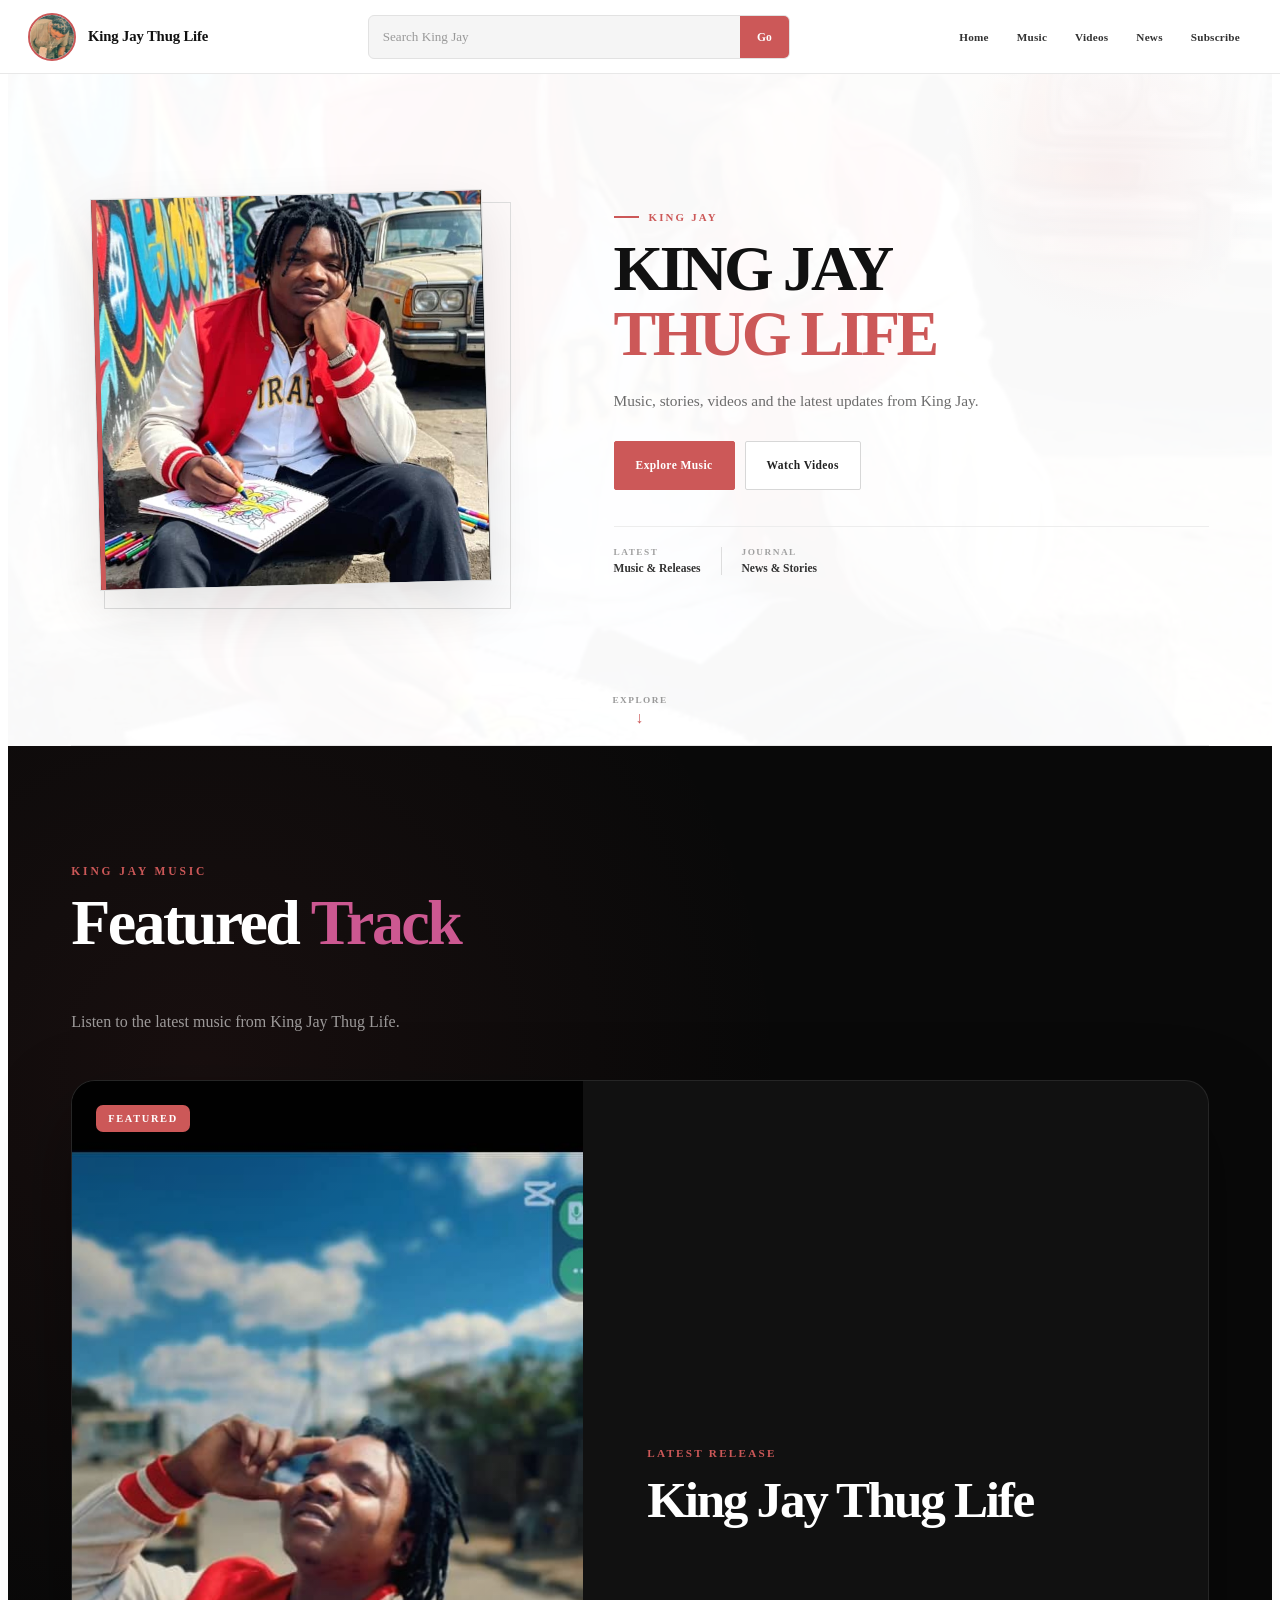
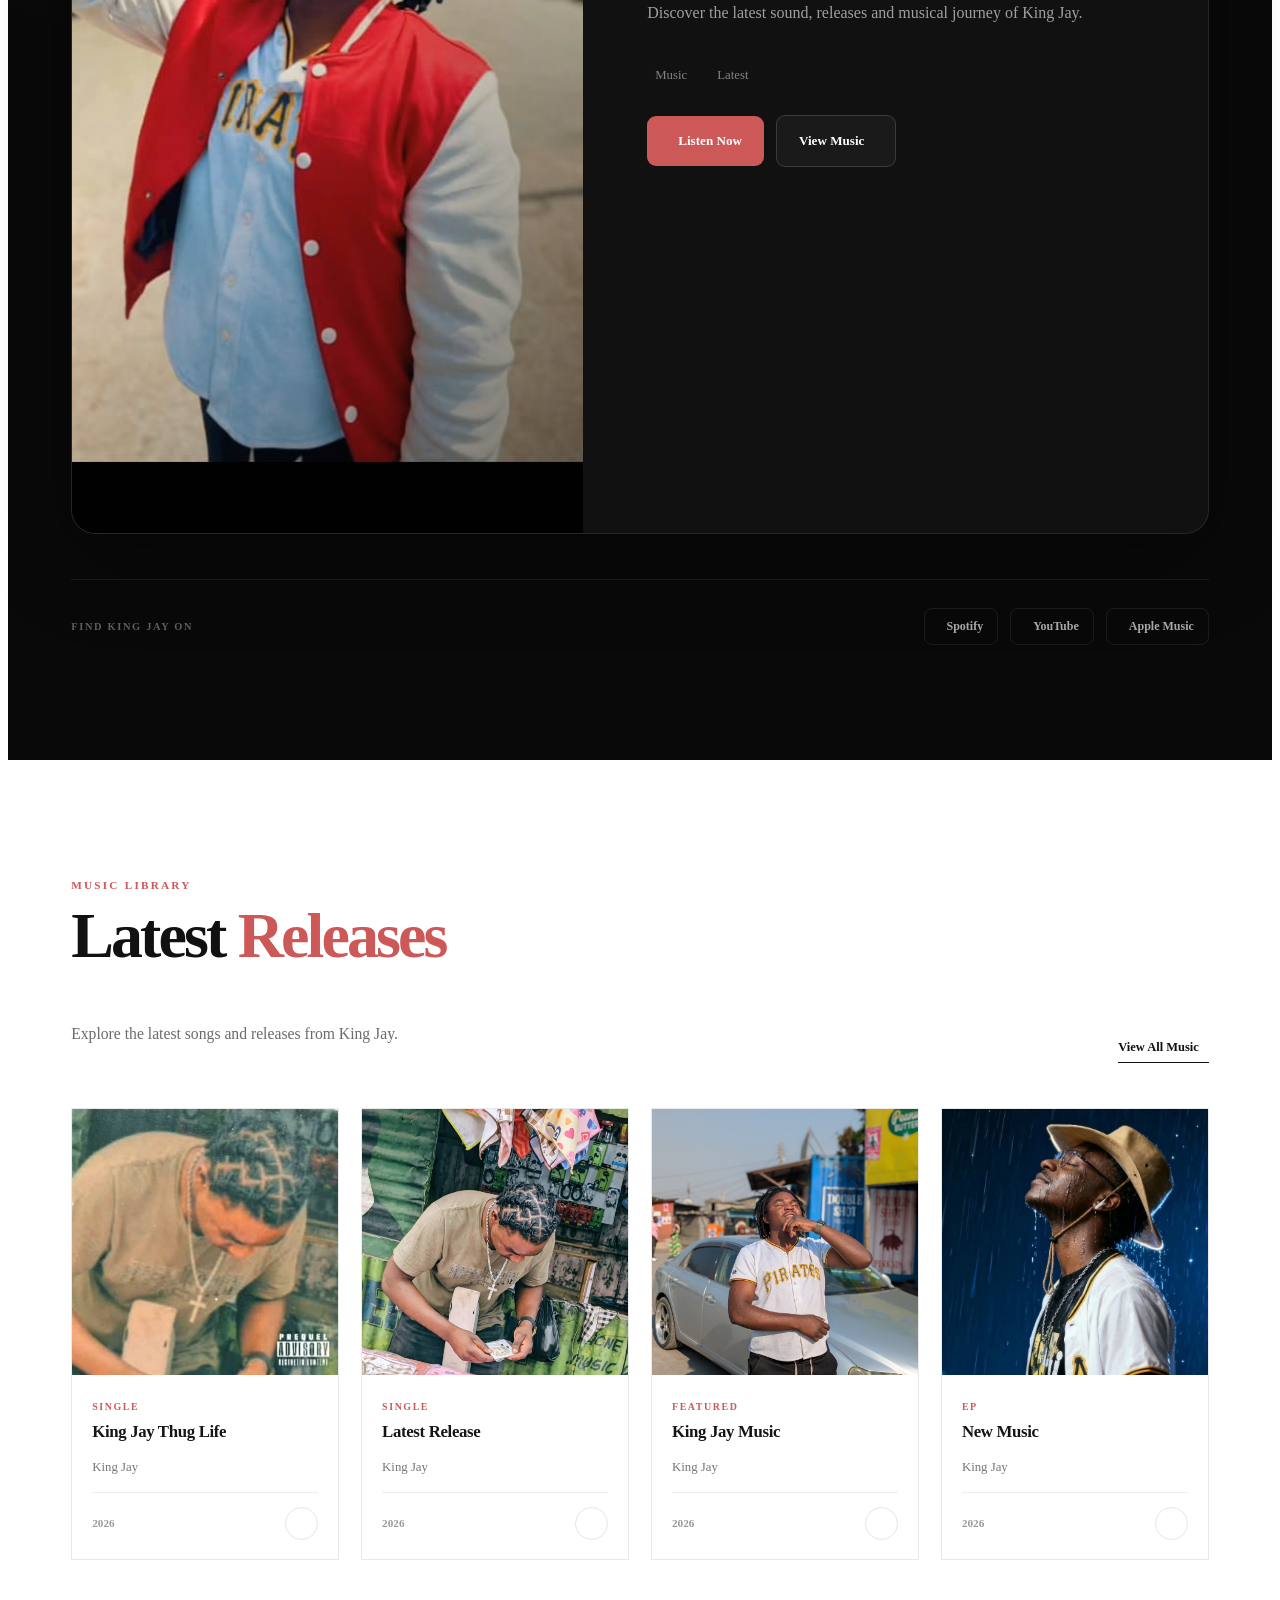
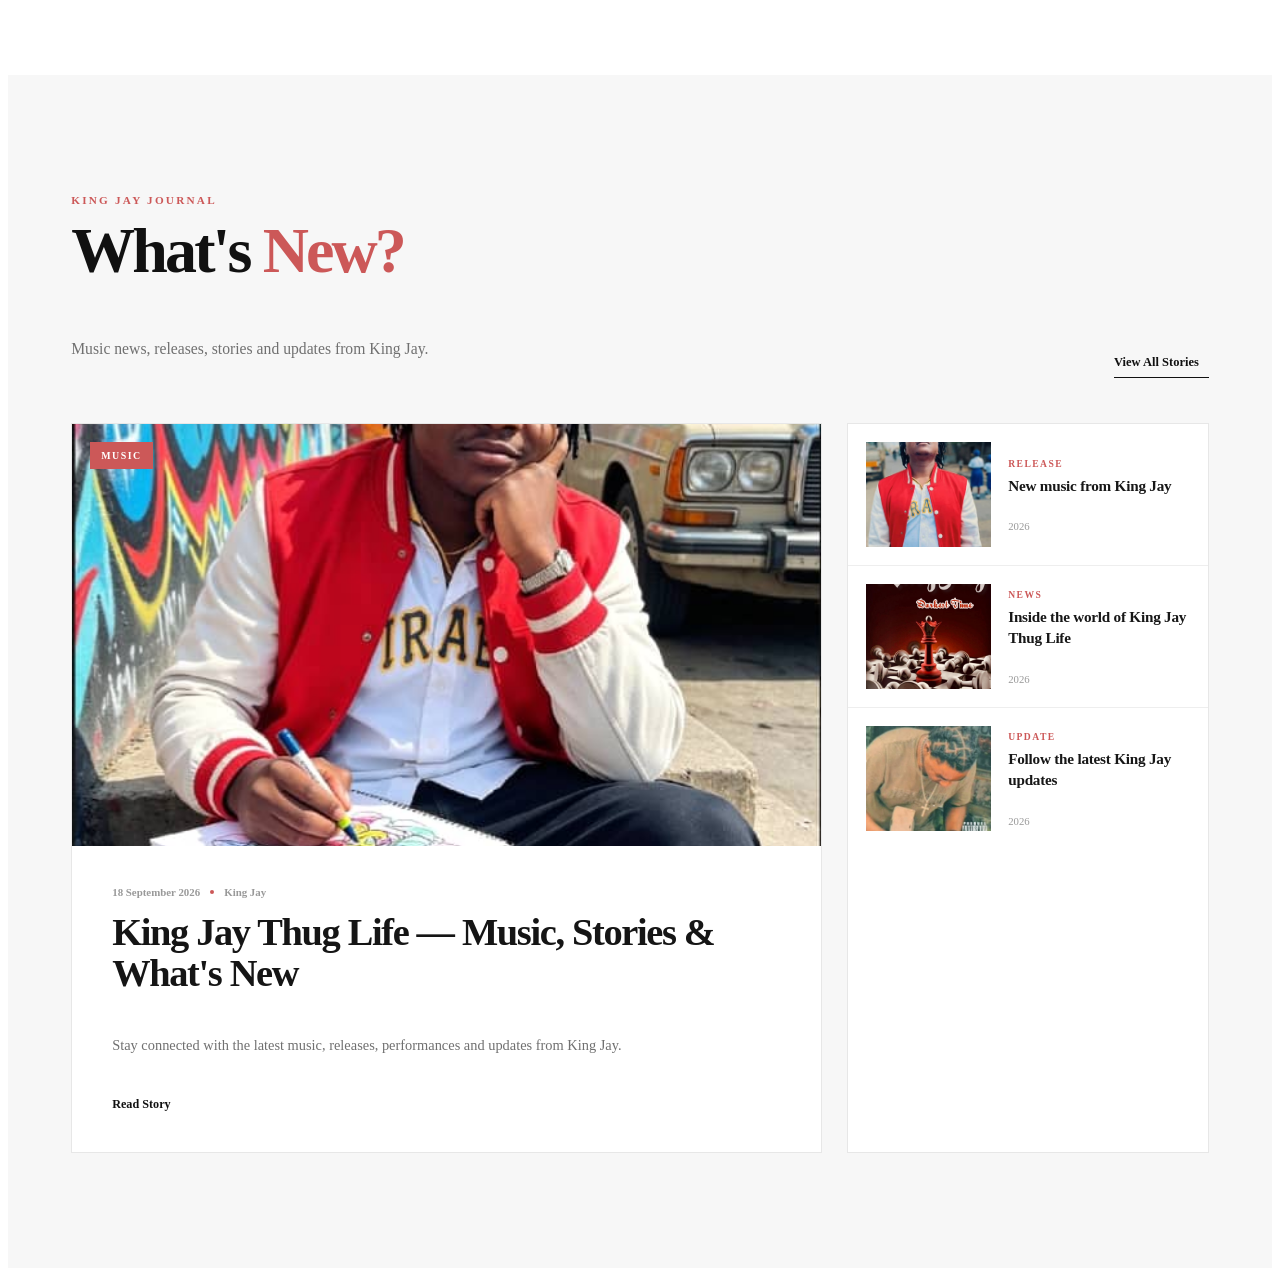
==== commit f36f8d68: "Update kingjay.html" ====
--- a/kingjay.html
+++ b/kingjay.html
@@ -1450,7 +1450,7 @@
      JAVASCRIPT
      We will connect this after the CSS.
 ========================================================== -->
-
+<script src="JS/soccer.js"></script>
 <script src="JS/index.js"></script>
 <script src="JS/music-modal.js"></script>
 
--- a/CSS/music-modal.css
+++ b/CSS/music-modal.css
@@ -0,0 +1,1179 @@
+/* =========================================================
+   MUSIC LIBRARY MODAL
+   KING JAY THUG LIFE
+========================================================= */
+
+.music-modal {
+    position: fixed;
+    inset: 0;
+    width: 100%;
+    height: 100%;
+    z-index: 2000;
+
+    visibility: hidden;
+    opacity: 0;
+    pointer-events: none;
+
+    transition:
+        opacity 0.28s ease,
+        visibility 0.28s ease;
+}
+
+.music-modal.active {
+    visibility: visible;
+    opacity: 1;
+    pointer-events: auto;
+}
+
+
+/* =========================================================
+   BACKDROP
+========================================================= */
+
+.music-modal-backdrop {
+    position: absolute;
+    inset: 0;
+
+    width: 100%;
+    height: 100%;
+
+    background: rgba(10, 10, 10, 0.28);
+
+    backdrop-filter: blur(4px);
+    -webkit-backdrop-filter: blur(4px);
+}
+
+
+/* =========================================================
+   MAIN MUSIC PANEL
+========================================================= */
+
+.music-panel {
+    position: absolute;
+
+    top: 0;
+    right: 0;
+    bottom: 0;
+    left: 0;
+
+    width: 100%;
+    height: 100%;
+
+    display: flex;
+    flex-direction: column;
+
+    box-sizing: border-box;
+
+    background: #ffffff;
+
+    border: none;
+    border-radius: 0;
+
+    overflow: hidden;
+
+    transform: translateX(100%);
+
+    transition:
+        transform 0.42s cubic-bezier(0.4, 0, 0.2, 1);
+}
+
+.music-modal.active .music-panel {
+    transform: translateX(0);
+}
+
+
+/* =========================================================
+   HEADER
+========================================================= */
+
+.music-panel-header {
+    flex: 0 0 auto;
+
+    min-height: 82px;
+
+    display: flex;
+    align-items: center;
+    justify-content: space-between;
+
+    padding: 0 42px;
+
+    background: #ffffff;
+
+    border-bottom: 1px solid #e9e9e9;
+}
+
+.music-panel-heading {
+    display: flex;
+    flex-direction: column;
+    gap: 5px;
+}
+
+.music-panel-kicker {
+    color: #cc5858;
+
+    font-size: 0.58rem;
+    font-weight: 900;
+
+    letter-spacing: 0.22em;
+    text-transform: uppercase;
+}
+
+.music-panel-heading h2 {
+    margin: 0;
+
+    color: #111111;
+
+    font-size: 1.65rem;
+    line-height: 1;
+
+    font-weight: 850;
+
+    letter-spacing: -0.045em;
+}
+
+
+/* =========================================================
+   CLOSE BUTTON
+========================================================= */
+
+.music-close {
+    position: relative;
+
+    width: 42px;
+    height: 42px;
+
+    display: flex;
+    align-items: center;
+    justify-content: center;
+
+    padding: 0;
+
+    border: 1px solid #dddddd;
+    border-radius: 50%;
+
+    background: #ffffff;
+
+    cursor: pointer;
+
+    transition:
+        background 0.2s ease,
+        border-color 0.2s ease,
+        transform 0.2s ease;
+}
+
+.music-close span {
+    position: absolute;
+
+    width: 17px;
+    height: 2px;
+
+    background: #222222;
+
+    border-radius: 2px;
+}
+
+.music-close span:first-child {
+    transform: rotate(45deg);
+}
+
+.music-close span:last-child {
+    transform: rotate(-45deg);
+}
+
+.music-close:hover {
+    background: #cc5858;
+    border-color: #cc5858;
+    transform: rotate(90deg);
+}
+
+.music-close:hover span {
+    background: #ffffff;
+}
+
+
+/* =========================================================
+   SEARCH
+========================================================= */
+
+.music-search-area {
+    flex: 0 0 auto;
+
+    padding: 18px 42px;
+
+    background: #fafafa;
+
+    border-bottom: 1px solid #eeeeee;
+}
+
+.music-search-box {
+    width: 100%;
+    max-width: 720px;
+    height: 44px;
+
+    display: flex;
+    align-items: center;
+
+    gap: 10px;
+
+    padding: 0 15px;
+
+    box-sizing: border-box;
+
+    background: #ffffff;
+
+    border: 1px solid #dddddd;
+    border-radius: 5px;
+
+    transition:
+        border-color 0.2s ease,
+        box-shadow 0.2s ease;
+}
+
+.music-search-box:focus-within {
+    border-color: #cc5858;
+
+    box-shadow:
+        0 0 0 3px rgba(204, 88, 88, 0.07);
+}
+
+.music-search-icon {
+    color: #999999;
+
+    font-size: 1.15rem;
+}
+
+.music-search {
+    flex: 1;
+
+    width: 100%;
+    min-width: 0;
+    height: 100%;
+
+    padding: 0;
+
+    border: none;
+    outline: none;
+
+    background: transparent;
+
+    color: #222222;
+
+    font-family: inherit;
+
+    font-size: 0.78rem;
+}
+
+.music-search::placeholder {
+    color: #999999;
+}
+
+
+/* =========================================================
+   PLAYER
+========================================================= */
+
+.music-player {
+    flex: 0 0 auto;
+
+    width: calc(100% - 84px);
+
+    display: grid;
+
+    grid-template-columns:
+        64px
+        minmax(0, 1fr)
+        44px;
+
+    align-items: center;
+
+    gap: 15px;
+
+    margin: 20px 42px 0;
+
+    padding: 11px;
+
+    box-sizing: border-box;
+
+    background: #f7f7f7;
+
+    border: 1px solid #e7e7e7;
+    border-radius: 7px;
+}
+
+.music-player-art {
+    position: relative;
+
+    width: 64px;
+    height: 64px;
+
+    overflow: hidden;
+
+    border-radius: 5px;
+
+    background: #eeeeee;
+}
+
+.music-player-art img {
+    width: 100%;
+    height: 100%;
+
+    display: block;
+
+    object-fit: cover;
+}
+
+
+/* =========================================================
+   PLAYING INDICATOR
+========================================================= */
+
+.music-playing-indicator {
+    position: absolute;
+
+    left: 5px;
+    bottom: 5px;
+
+    display: flex;
+    align-items: flex-end;
+
+    gap: 2px;
+
+    height: 13px;
+
+    padding: 3px 4px;
+
+    background: rgba(17, 17, 17, 0.78);
+
+    border-radius: 3px;
+
+    opacity: 0;
+}
+
+.music-playing-indicator.active {
+    opacity: 1;
+}
+
+.music-playing-indicator span {
+    width: 2px;
+    height: 5px;
+
+    background: #ffffff;
+
+    animation:
+        musicBars 0.8s ease-in-out infinite alternate;
+}
+
+.music-playing-indicator span:nth-child(2) {
+    height: 10px;
+    animation-delay: 0.2s;
+}
+
+.music-playing-indicator span:nth-child(3) {
+    height: 7px;
+    animation-delay: 0.4s;
+}
+
+@keyframes musicBars {
+    from {
+        transform: scaleY(0.5);
+    }
+
+    to {
+        transform: scaleY(1);
+    }
+}
+
+
+/* =========================================================
+   PLAYER INFORMATION
+========================================================= */
+
+.music-player-info {
+    min-width: 0;
+
+    display: flex;
+    flex-direction: column;
+
+    gap: 4px;
+}
+
+.music-player-label {
+    color: #cc5858;
+
+    font-size: 0.51rem;
+    font-weight: 900;
+
+    letter-spacing: 0.15em;
+}
+
+.music-player-info h3 {
+    margin: 0;
+
+    overflow: hidden;
+
+    color: #171717;
+
+    font-size: 0.86rem;
+    font-weight: 800;
+
+    white-space: nowrap;
+    text-overflow: ellipsis;
+}
+
+.music-player-info p {
+    margin: 0;
+
+    overflow: hidden;
+
+    color: #888888;
+
+    font-size: 0.64rem;
+
+    white-space: nowrap;
+    text-overflow: ellipsis;
+}
+
+
+/* =========================================================
+   PLAYER BUTTON
+========================================================= */
+
+.player-control {
+    width: 42px;
+    height: 42px;
+
+    display: flex;
+    align-items: center;
+    justify-content: center;
+
+    padding: 0;
+
+    border: none;
+    border-radius: 50%;
+
+    background: #cc5858;
+
+    color: #ffffff;
+
+    font-size: 0.72rem;
+
+    cursor: pointer;
+
+    transition:
+        background 0.2s ease,
+        transform 0.2s ease;
+}
+
+.player-control:hover {
+    background: #b84d4d;
+
+    transform: scale(1.05);
+}
+
+
+/* =========================================================
+   LIBRARY HEADER
+========================================================= */
+
+.music-library-header {
+    flex: 0 0 auto;
+
+    display: flex;
+    align-items: flex-end;
+    justify-content: space-between;
+
+    gap: 20px;
+
+    padding: 25px 42px 14px;
+}
+
+.music-library-header > div {
+    display: flex;
+    flex-direction: column;
+
+    gap: 5px;
+}
+
+.music-library-label {
+    color: #999999;
+
+    font-size: 0.55rem;
+    font-weight: 900;
+
+    letter-spacing: 0.18em;
+}
+
+.music-library-header h3 {
+    margin: 0;
+
+    color: #171717;
+
+    font-size: 1.05rem;
+    font-weight: 800;
+
+    letter-spacing: -0.02em;
+}
+
+.music-count {
+    color: #999999;
+
+    font-size: 0.62rem;
+}
+
+
+/* =========================================================
+   MUSIC LIST
+   THIS IS THE IMPORTANT FIX
+========================================================= */
+
+.music-list {
+    flex: 1 1 auto;
+
+    min-height: 0;
+
+    width: 100%;
+
+    overflow-y: auto;
+    overflow-x: hidden;
+
+    padding: 0 42px 30px;
+
+    box-sizing: border-box;
+
+    scrollbar-width: thin;
+    scrollbar-color: #cfcfcf transparent;
+}
+
+.music-list::-webkit-scrollbar {
+    width: 6px;
+}
+
+.music-list::-webkit-scrollbar-track {
+    background: transparent;
+}
+
+.music-list::-webkit-scrollbar-thumb {
+    background: #cccccc;
+
+    border-radius: 10px;
+}
+
+.music-list::-webkit-scrollbar-thumb:hover {
+    background: #aaaaaa;
+}
+
+
+/* =========================================================
+   SONG ITEM
+========================================================= */
+
+.music-item {
+    display: grid;
+
+    grid-template-columns:
+        68px
+        minmax(0, 1fr)
+        auto;
+
+    align-items: center;
+
+    gap: 16px;
+
+    min-height: 82px;
+
+    padding: 11px 0;
+
+    border-top: 1px solid #eeeeee;
+
+    transition:
+        background 0.2s ease,
+        padding 0.2s ease;
+}
+
+.music-item:last-child {
+    border-bottom: 1px solid #eeeeee;
+}
+
+.music-item:hover {
+    padding-left: 8px;
+    padding-right: 8px;
+
+    background: #fafafa;
+}
+
+
+/* =========================================================
+   SONG ART
+========================================================= */
+
+.music-art {
+    position: relative;
+
+    width: 68px;
+    height: 68px;
+
+    overflow: hidden;
+
+    border-radius: 5px;
+
+    background: #eeeeee;
+}
+
+.music-art img {
+    width: 100%;
+    height: 100%;
+
+    display: block;
+
+    object-fit: cover;
+}
+
+.music-item-number {
+    position: absolute;
+
+    inset: 0;
+
+    display: flex;
+    align-items: center;
+    justify-content: center;
+
+    background: rgba(0, 0, 0, 0.42);
+
+    color: #ffffff;
+
+    font-size: 0.72rem;
+    font-weight: 800;
+
+    opacity: 0;
+
+    transition: opacity 0.2s ease;
+}
+
+.music-item:hover .music-item-number,
+.music-item.active .music-item-number {
+    opacity: 1;
+}
+
+.music-item.active .music-item-number {
+    background: rgba(204, 88, 88, 0.84);
+}
+
+
+/* =========================================================
+   SONG INFORMATION
+========================================================= */
+
+.music-info {
+    min-width: 0;
+
+    display: flex;
+    flex-direction: column;
+
+    gap: 4px;
+}
+
+.music-title {
+    margin: 0;
+
+    overflow: hidden;
+
+    color: #222222;
+
+    font-size: 0.82rem;
+    font-weight: 800;
+
+    white-space: nowrap;
+    text-overflow: ellipsis;
+}
+
+.music-item.active .music-title {
+    color: #cc5858;
+}
+
+.music-artist {
+    margin: 0;
+
+    overflow: hidden;
+
+    color: #888888;
+
+    font-size: 0.64rem;
+
+    white-space: nowrap;
+    text-overflow: ellipsis;
+}
+
+.music-meta {
+    color: #aaaaaa;
+
+    font-size: 0.55rem;
+}
+
+
+/* =========================================================
+   SONG ACTIONS
+========================================================= */
+
+.music-actions {
+    display: flex;
+    align-items: center;
+
+    gap: 7px;
+}
+
+.music-action {
+    width: 38px;
+    height: 38px;
+
+    display: flex;
+    align-items: center;
+    justify-content: center;
+
+    padding: 0;
+
+    border: 1px solid #dddddd;
+    border-radius: 50%;
+
+    background: #ffffff;
+
+    color: #333333;
+
+    text-decoration: none;
+
+    font-size: 0.72rem;
+
+    cursor: pointer;
+
+    transition:
+        color 0.2s ease,
+        background 0.2s ease,
+        border-color 0.2s ease,
+        transform 0.2s ease;
+}
+
+.music-action:hover {
+    color: #ffffff;
+
+    background: #cc5858;
+
+    border-color: #cc5858;
+
+    transform: translateY(-1px);
+}
+
+
+/* =========================================================
+   EMPTY STATE
+========================================================= */
+
+.music-empty {
+    flex: 1;
+
+    display: flex;
+    flex-direction: column;
+
+    align-items: center;
+    justify-content: center;
+
+    padding: 50px 24px;
+
+    text-align: center;
+}
+
+.music-empty-icon {
+    width: 52px;
+    height: 52px;
+
+    display: flex;
+    align-items: center;
+    justify-content: center;
+
+    margin-bottom: 13px;
+
+    border-radius: 50%;
+
+    background: #f3f3f3;
+
+    color: #cc5858;
+
+    font-size: 1.35rem;
+}
+
+.music-empty h3 {
+    margin: 0;
+
+    color: #222222;
+
+    font-size: 0.9rem;
+}
+
+.music-empty p {
+    margin: 6px 0 0;
+
+    color: #999999;
+
+    font-size: 0.7rem;
+}
+
+
+/* =========================================================
+   FOOTER
+========================================================= */
+
+.music-panel-footer {
+    flex: 0 0 auto;
+
+    display: flex;
+    align-items: center;
+    justify-content: space-between;
+
+    padding: 13px 42px;
+
+    border-top: 1px solid #eeeeee;
+
+    background: #ffffff;
+
+    color: #aaaaaa;
+
+    font-size: 0.55rem;
+}
+
+
+/* =========================================================
+   MOBILE
+========================================================= */
+
+@media (max-width: 850px) {
+
+    .music-modal {
+        width: 100vw;
+        height: 100dvh;
+    }
+
+    .music-modal-backdrop {
+        background: rgba(0, 0, 0, 0.16);
+
+        backdrop-filter: none;
+        -webkit-backdrop-filter: none;
+    }
+
+    .music-panel {
+        top: 0;
+        right: 0;
+        bottom: 0;
+        left: 0;
+
+        width: 100vw;
+        max-width: 100vw;
+
+        height: 100dvh;
+        min-height: 100dvh;
+
+        border: none;
+        border-radius: 0;
+
+        box-shadow: none;
+
+        transform: translateX(100%);
+    }
+
+    .music-modal.active .music-panel {
+        transform: translateX(0);
+    }
+
+
+    /* HEADER */
+
+    .music-panel-header {
+        min-height: 68px;
+
+        padding: 0 18px;
+    }
+
+    .music-panel-heading h2 {
+        font-size: 1.35rem;
+    }
+
+
+    /* SEARCH */
+
+    .music-search-area {
+        padding: 11px 18px;
+    }
+
+    .music-search-box {
+        height: 43px;
+
+        max-width: none;
+    }
+
+
+    /* PLAYER */
+
+    .music-player {
+        width: calc(100% - 36px);
+
+        margin: 13px 18px 0;
+
+        padding: 9px;
+
+        grid-template-columns:
+            54px
+            minmax(0, 1fr)
+            40px;
+
+        gap: 11px;
+
+        border-radius: 7px;
+    }
+
+    .music-player-art {
+        width: 54px;
+        height: 54px;
+    }
+
+    .player-control {
+        width: 40px;
+        height: 40px;
+    }
+
+
+    /* LIBRARY */
+
+    .music-library-header {
+        padding: 21px 18px 11px;
+    }
+
+
+    /*
+       The list now receives the remaining
+       screen height rather than a fixed small height.
+    */
+
+    .music-list {
+        flex: 1 1 0;
+
+        min-height: 300px;
+
+        padding: 0 18px 18px;
+
+        -webkit-overflow-scrolling: touch;
+        overscroll-behavior: contain;
+    }
+
+
+    /* SONG */
+
+    .music-item {
+        grid-template-columns:
+            56px
+            minmax(0, 1fr)
+            auto;
+
+        min-height: 72px;
+
+        gap: 11px;
+
+        padding: 9px 0;
+    }
+
+    .music-art {
+        width: 56px;
+        height: 56px;
+    }
+
+    .music-action {
+        width: 35px;
+        height: 35px;
+    }
+
+
+    /* FOOTER */
+
+    .music-panel-footer {
+        padding: 11px 18px;
+
+        padding-bottom:
+            max(11px, env(safe-area-inset-bottom));
+    }
+}
+
+
+/* =========================================================
+   SMALL PHONES
+========================================================= */
+
+@media (max-width: 480px) {
+
+    .music-panel-header {
+        padding: 0 14px;
+    }
+
+    .music-search-area {
+        padding: 10px 14px;
+    }
+
+    .music-player {
+        width: calc(100% - 28px);
+
+        margin: 11px 14px 0;
+
+        grid-template-columns:
+            50px
+            minmax(0, 1fr)
+            38px;
+    }
+
+    .music-player-art {
+        width: 50px;
+        height: 50px;
+    }
+
+    .music-library-header {
+        padding: 18px 14px 10px;
+    }
+
+    .music-list {
+        padding: 0 14px 14px;
+    }
+
+    .music-item {
+        grid-template-columns:
+            52px
+            minmax(0, 1fr)
+            auto;
+
+        min-height: 68px;
+
+        gap: 10px;
+    }
+
+    .music-art {
+        width: 52px;
+        height: 52px;
+    }
+
+    .music-title {
+        font-size: 0.74rem;
+    }
+
+    .music-artist {
+        font-size: 0.60rem;
+    }
+
+    .music-action {
+        width: 33px;
+        height: 33px;
+    }
+
+    .music-panel-footer {
+        padding-left: 14px;
+        padding-right: 14px;
+    }
+}
+
+
+/* =========================================================
+   VERY SMALL PHONES
+========================================================= */
+
+@media (max-width: 360px) {
+
+    .music-panel-header {
+        min-height: 64px;
+
+        padding: 0 12px;
+    }
+
+    .music-search-area {
+        padding: 9px 12px;
+    }
+
+    .music-player {
+        width: calc(100% - 24px);
+
+        margin: 10px 12px 0;
+
+        grid-template-columns:
+            46px
+            minmax(0, 1fr)
+            36px;
+
+        gap: 9px;
+    }
+
+    .music-player-art {
+        width: 46px;
+        height: 46px;
+    }
+
+    .music-library-header {
+        padding: 17px 12px 9px;
+    }
+
+    .music-list {
+        padding: 0 12px 10px;
+    }
+
+    .music-item {
+        grid-template-columns:
+            46px
+            minmax(0, 1fr)
+            auto;
+
+        min-height: 62px;
+
+        gap: 8px;
+    }
+
+    .music-art {
+        width: 46px;
+        height: 46px;
+    }
+
+    .music-title {
+        font-size: 0.70rem;
+    }
+
+    .music-artist {
+        font-size: 0.58rem;
+    }
+
+    .music-action {
+        width: 31px;
+        height: 31px;
+    }
+
+    .music-actions {
+        gap: 4px;
+    }
+}
+
+
+/* =========================================================
+   BODY LOCK
+========================================================= */
+
+body.music-is-open {
+    overflow: hidden;
+}
+
+
+/* =========================================================
+   REDUCED MOTION
+========================================================= */
+
+@media (prefers-reduced-motion: reduce) {
+
+    .music-modal,
+    .music-panel,
+    .music-close,
+    .music-action,
+    .player-control {
+        transition: none;
+    }
+
+    .music-playing-indicator span {
+        animation: none;
+    }
+}
